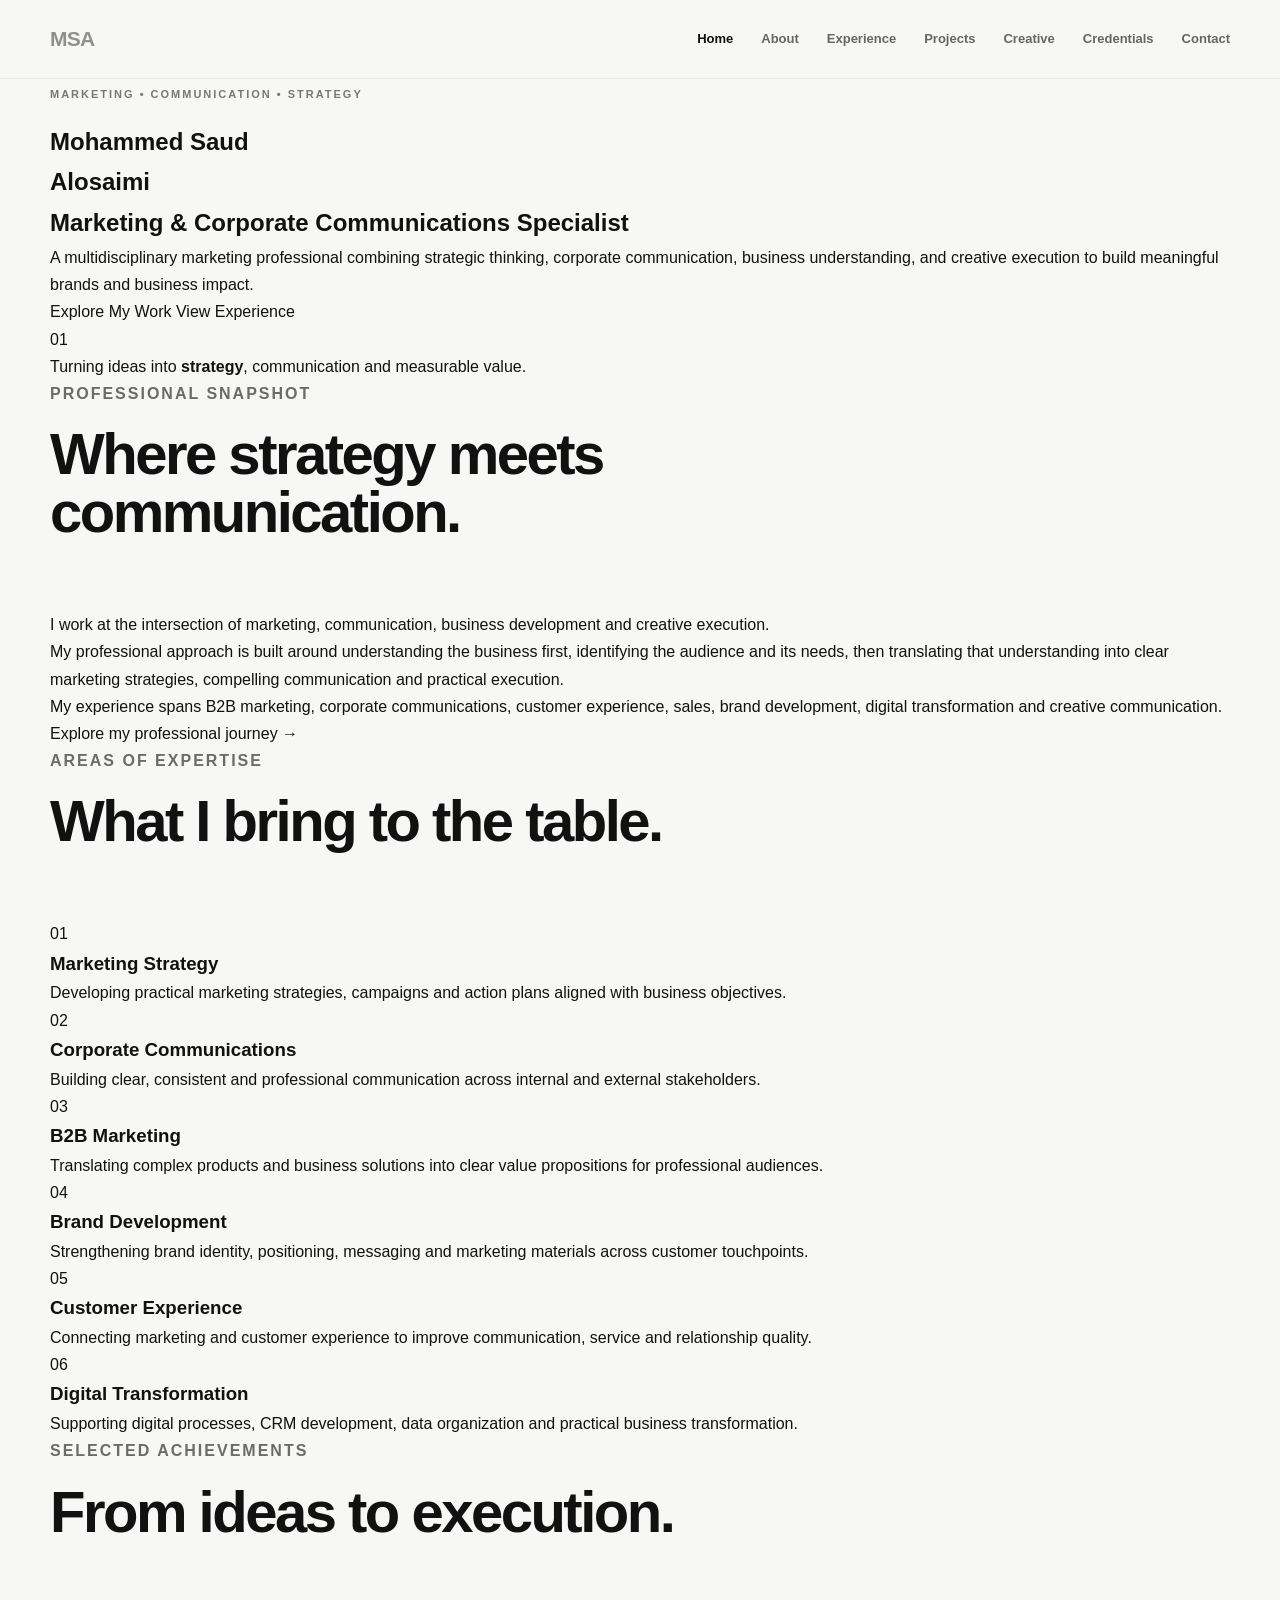
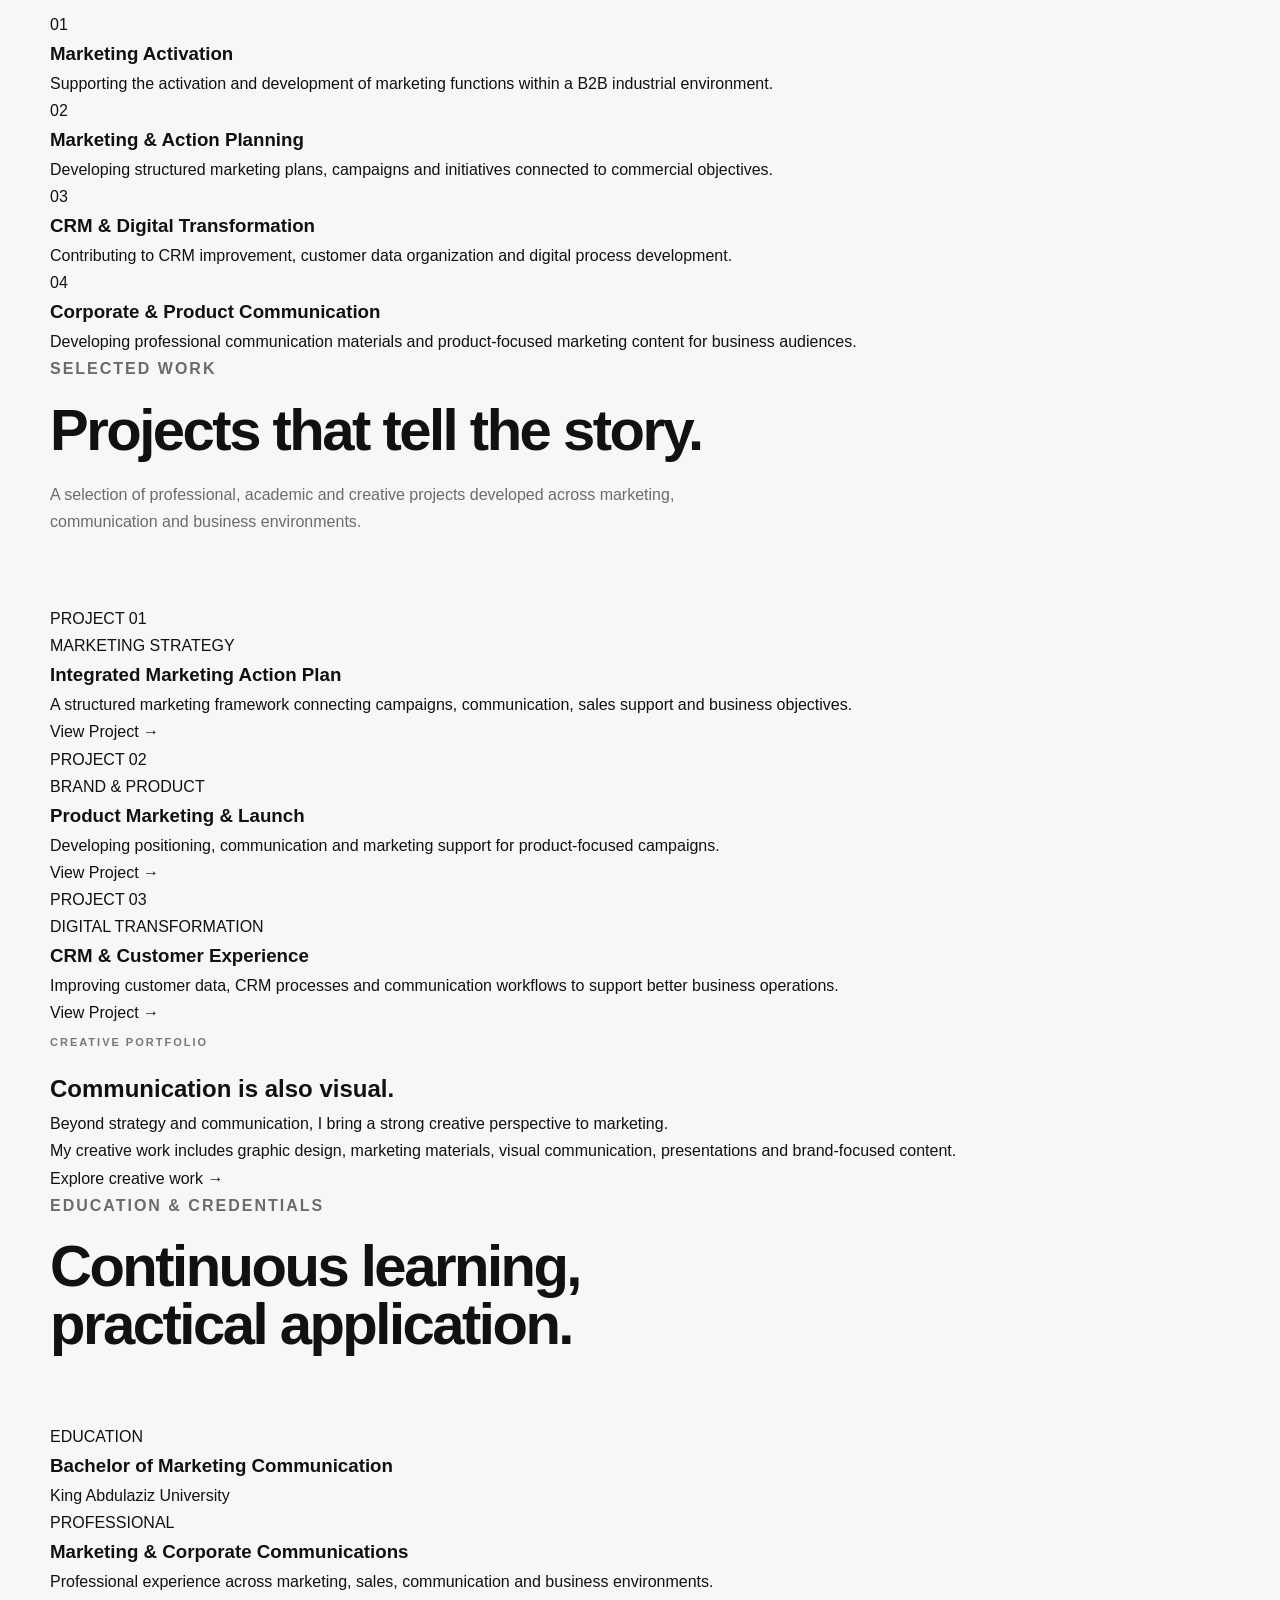
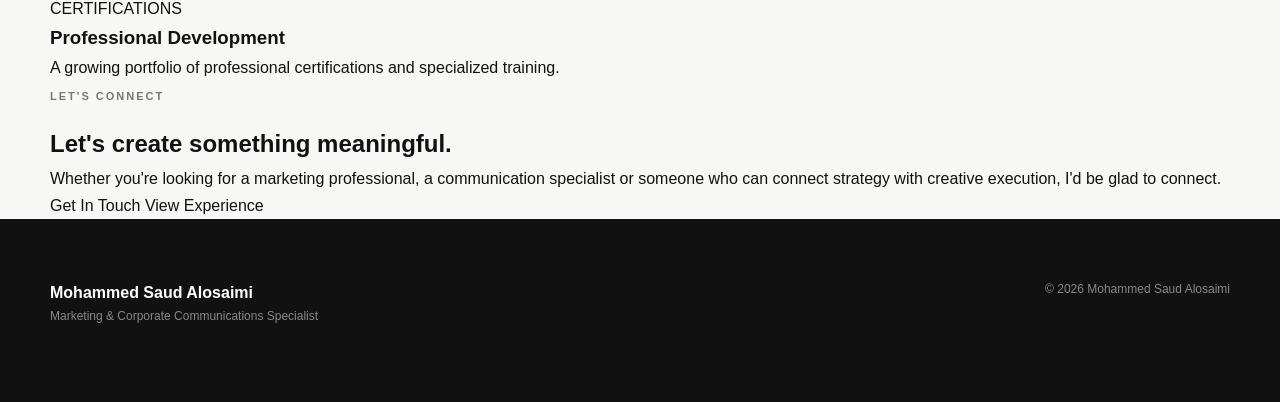
==== index.html @ c9f8f82d "Create index.html" ====
<!DOCTYPE html>
<html lang="en">
<head>
    <meta charset="UTF-8">
    <meta name="viewport" content="width=device-width, initial-scale=1.0">

    <title>Mohammed Saud Alosaimi | Marketing & Corporate Communications</title>

    <meta name="description"
          content="Mohammed Saud Alosaimi — Marketing & Corporate Communications Specialist. Explore professional experience, marketing projects, creative work, and credentials.">

    <link rel="stylesheet" href="style.css">

    <script defer src="script.js"></script>
</head>

<body>

<!-- =========================
     HEADER
========================= -->

<header class="site-header">

    <div class="container nav-container">

        <a href="index.html" class="logo">
            <span>MSA</span>
        </a>

        <button class="menu-toggle" aria-label="Open navigation">
            ☰
        </button>

        <nav class="main-nav">

            <a href="index.html" class="active">Home</a>
            <a href="About%20Me.md">About</a>
            <a href="experience.html">Experience</a>
            <a href="#projects">Projects</a>
            <a href="#creative">Creative</a>
            <a href="#credentials">Credentials</a>
            <a href="#contact">Contact</a>

        </nav>

    </div>

</header>


<main>

<!-- =========================
     HERO
========================= -->

<section class="hero">

    <div class="container hero-grid">

        <div class="hero-content">

            <p class="eyebrow">
                MARKETING • COMMUNICATION • STRATEGY
            </p>

            <h1>
                Mohammed Saud<br>
                <span>Alosaimi</span>
            </h1>

            <h2>
                Marketing & Corporate Communications Specialist
            </h2>

            <p class="hero-description">
                A multidisciplinary marketing professional combining
                strategic thinking, corporate communication, business
                understanding, and creative execution to build meaningful
                brands and business impact.
            </p>

            <div class="hero-actions">

                <a href="#projects" class="btn btn-primary">
                    Explore My Work
                </a>

                <a href="experience.html" class="btn btn-secondary">
                    View Experience
                </a>

            </div>

        </div>


        <div class="hero-visual">

            <div class="hero-card">

                <div class="hero-card-number">
                    01
                </div>

                <div class="hero-card-line"></div>

                <p>
                    Turning ideas into
                    <strong>strategy</strong>,
                    communication and
                    measurable value.
                </p>

            </div>

        </div>

    </div>

</section>


<!-- =========================
     PROFESSIONAL SNAPSHOT
========================= -->

<section class="section snapshot">

    <div class="container">

        <div class="section-heading">

            <p class="eyebrow">
                PROFESSIONAL SNAPSHOT
            </p>

            <h2>
                Where strategy meets communication.
            </h2>

        </div>


        <div class="snapshot-grid">

            <div class="snapshot-intro">

                <p class="large-text">
                    I work at the intersection of marketing,
                    communication, business development and
                    creative execution.
                </p>

            </div>


            <div class="snapshot-text">

                <p>
                    My professional approach is built around understanding
                    the business first, identifying the audience and its
                    needs, then translating that understanding into clear
                    marketing strategies, compelling communication and
                    practical execution.
                </p>

                <p>
                    My experience spans B2B marketing, corporate
                    communications, customer experience, sales,
                    brand development, digital transformation and
                    creative communication.
                </p>

                <a href="experience.html" class="text-link">
                    Explore my professional journey →
                </a>

            </div>

        </div>

    </div>

</section>


<!-- =========================
     EXPERTISE
========================= -->

<section class="section expertise">

    <div class="container">

        <div class="section-heading">

            <p class="eyebrow">
                AREAS OF EXPERTISE
            </p>

            <h2>
                What I bring to the table.
            </h2>

        </div>


        <div class="expertise-grid">

            <article class="expertise-card">

                <span class="card-number">01</span>

                <h3>
                    Marketing Strategy
                </h3>

                <p>
                    Developing practical marketing strategies,
                    campaigns and action plans aligned with
                    business objectives.
                </p>

            </article>


            <article class="expertise-card">

                <span class="card-number">02</span>

                <h3>
                    Corporate Communications
                </h3>

                <p>
                    Building clear, consistent and professional
                    communication across internal and external
                    stakeholders.
                </p>

            </article>


            <article class="expertise-card">

                <span class="card-number">03</span>

                <h3>
                    B2B Marketing
                </h3>

                <p>
                    Translating complex products and business
                    solutions into clear value propositions for
                    professional audiences.
                </p>

            </article>


            <article class="expertise-card">

                <span class="card-number">04</span>

                <h3>
                    Brand Development
                </h3>

                <p>
                    Strengthening brand identity, positioning,
                    messaging and marketing materials across
                    customer touchpoints.
                </p>

            </article>


            <article class="expertise-card">

                <span class="card-number">05</span>

                <h3>
                    Customer Experience
                </h3>

                <p>
                    Connecting marketing and customer experience
                    to improve communication, service and
                    relationship quality.
                </p>

            </article>


            <article class="expertise-card">

                <span class="card-number">06</span>

                <h3>
                    Digital Transformation
                </h3>

                <p>
                    Supporting digital processes, CRM development,
                    data organization and practical business
                    transformation.
                </p>

            </article>

        </div>

    </div>

</section>


<!-- =========================
     FEATURED ACHIEVEMENTS
========================= -->

<section class="section achievements">

    <div class="container">

        <div class="section-heading">

            <p class="eyebrow">
                SELECTED ACHIEVEMENTS
            </p>

            <h2>
                From ideas to execution.
            </h2>

        </div>


        <div class="achievement-list">

            <div class="achievement-item">

                <span>01</span>

                <div>

                    <h3>
                        Marketing Activation
                    </h3>

                    <p>
                        Supporting the activation and development
                        of marketing functions within a B2B industrial
                        environment.
                    </p>

                </div>

            </div>


            <div class="achievement-item">

                <span>02</span>

                <div>

                    <h3>
                        Marketing & Action Planning
                    </h3>

                    <p>
                        Developing structured marketing plans,
                        campaigns and initiatives connected to
                        commercial objectives.
                    </p>

                </div>

            </div>


            <div class="achievement-item">

                <span>03</span>

                <div>

                    <h3>
                        CRM & Digital Transformation
                    </h3>

                    <p>
                        Contributing to CRM improvement, customer
                        data organization and digital process
                        development.
                    </p>

                </div>

            </div>


            <div class="achievement-item">

                <span>04</span>

                <div>

                    <h3>
                        Corporate & Product Communication
                    </h3>

                    <p>
                        Developing professional communication
                        materials and product-focused marketing
                        content for business audiences.
                    </p>

                </div>

            </div>

        </div>

    </div>

</section>


<!-- =========================
     FEATURED PROJECTS
========================= -->

<section class="section projects" id="projects">

    <div class="container">

        <div class="section-heading project-heading">

            <div>

                <p class="eyebrow">
                    SELECTED WORK
                </p>

                <h2>
                    Projects that tell the story.
                </h2>

            </div>

            <p>
                A selection of professional, academic and creative
                projects developed across marketing, communication
                and business environments.
            </p>

        </div>


        <div class="project-grid">

            <article class="project-card">

                <div class="project-image project-one">
                    <span>PROJECT 01</span>
                </div>

                <div class="project-content">

                    <p class="project-category">
                        MARKETING STRATEGY
                    </p>

                    <h3>
                        Integrated Marketing Action Plan
                    </h3>

                    <p>
                        A structured marketing framework connecting
                        campaigns, communication, sales support and
                        business objectives.
                    </p>

                    <a href="#" class="text-link">
                        View Project →
                    </a>

                </div>

            </article>


            <article class="project-card">

                <div class="project-image project-two">
                    <span>PROJECT 02</span>
                </div>

                <div class="project-content">

                    <p class="project-category">
                        BRAND & PRODUCT
                    </p>

                    <h3>
                        Product Marketing & Launch
                    </h3>

                    <p>
                        Developing positioning, communication and
                        marketing support for product-focused
                        campaigns.
                    </p>

                    <a href="#" class="text-link">
                        View Project →
                    </a>

                </div>

            </article>


            <article class="project-card">

                <div class="project-image project-three">
                    <span>PROJECT 03</span>
                </div>

                <div class="project-content">

                    <p class="project-category">
                        DIGITAL TRANSFORMATION
                    </p>

                    <h3>
                        CRM & Customer Experience
                    </h3>

                    <p>
                        Improving customer data, CRM processes and
                        communication workflows to support better
                        business operations.
                    </p>

                    <a href="#" class="text-link">
                        View Project →
                    </a>

                </div>

            </article>

        </div>

    </div>

</section>


<!-- =========================
     CREATIVE
========================= -->

<section class="section creative" id="creative">

    <div class="container creative-grid">

        <div>

            <p class="eyebrow">
                CREATIVE PORTFOLIO
            </p>

            <h2>
                Communication is also visual.
            </h2>

        </div>


        <div>

            <p class="large-text">
                Beyond strategy and communication, I bring a
                strong creative perspective to marketing.
            </p>

            <p>
                My creative work includes graphic design,
                marketing materials, visual communication,
                presentations and brand-focused content.
            </p>

            <a href="#contact" class="text-link">
                Explore creative work →
            </a>

        </div>

    </div>

</section>


<!-- =========================
     CREDENTIALS
========================= -->

<section class="section credentials" id="credentials">

    <div class="container">

        <div class="section-heading">

            <p class="eyebrow">
                EDUCATION & CREDENTIALS
            </p>

            <h2>
                Continuous learning, practical application.
            </h2>

        </div>


        <div class="credentials-grid">

            <div class="credential-card">

                <span>EDUCATION</span>

                <h3>
                    Bachelor of Marketing Communication
                </h3>

                <p>
                    King Abdulaziz University
                </p>

            </div>


            <div class="credential-card">

                <span>PROFESSIONAL</span>

                <h3>
                    Marketing & Corporate Communications
                </h3>

                <p>
                    Professional experience across marketing,
                    sales, communication and business environments.
                </p>

            </div>


            <div class="credential-card">

                <span>CERTIFICATIONS</span>

                <h3>
                    Professional Development
                </h3>

                <p>
                    A growing portfolio of professional
                    certifications and specialized training.
                </p>

            </div>

        </div>

    </div>

</section>


<!-- =========================
     CONTACT
========================= -->

<section class="section contact" id="contact">

    <div class="container">

        <div class="contact-box">

            <p class="eyebrow">
                LET'S CONNECT
            </p>

            <h2>
                Let's create something meaningful.
            </h2>

            <p>
                Whether you're looking for a marketing professional,
                a communication specialist or someone who can connect
                strategy with creative execution, I'd be glad to connect.
            </p>

            <div class="contact-actions">

                <a href="mailto:your.email@example.com"
                   class="btn btn-primary">
                    Get In Touch
                </a>

                <a href="experience.html"
                   class="btn btn-secondary">
                    View Experience
                </a>

            </div>

        </div>

    </div>

</section>

</main>


<!-- =========================
     FOOTER
========================= -->

<footer class="site-footer">

    <div class="container footer-content">

        <div>

            <strong>
                Mohammed Saud Alosaimi
            </strong>

            <p>
                Marketing & Corporate Communications Specialist
            </p>

        </div>


        <div>

            <p>
                © 2026 Mohammed Saud Alosaimi
            </p>

        </div>

    </div>

</footer>


</body>
</html>
---- style.css ----
/* =========================================================
   MOHAMMED SAUD ALOSAIMI
   PERSONAL PORTFOLIO
   EXPERIENCE PAGE
========================================================= */


/* ================= ROOT ================= */

:root {

    --bg: #f7f7f5;
    --surface: #ffffff;
    --text: #111111;
    --muted: #6b6b6b;
    --line: #deded9;
    --accent: #111111;
    --soft: #eeeeea;

    --container: 1180px;

}


/* ================= RESET ================= */

* {
    margin: 0;
    padding: 0;
    box-sizing: border-box;
}

html {
    scroll-behavior: smooth;
}

body {

    font-family: "Inter", sans-serif;

    background: var(--bg);

    color: var(--text);

    line-height: 1.7;

    -webkit-font-smoothing: antialiased;

}

a {
    color: inherit;
    text-decoration: none;
}

button {
    font-family: inherit;
}

.container {

    width: min(
        calc(100% - 48px),
        var(--container)
    );

    margin: auto;

}


/* ================= HEADER ================= */

.site-header {

    position: sticky;

    top: 0;

    z-index: 1000;

    background: rgba(247, 247, 245, 0.9);

    backdrop-filter: blur(16px);

    border-bottom: 1px solid rgba(0,0,0,0.06);

}

.nav-container {

    min-height: 78px;

    display: flex;

    align-items: center;

    justify-content: space-between;

    gap: 30px;

}

.logo {

    font-size: 21px;

    font-weight: 800;

    letter-spacing: -0.8px;

}

.logo span {
    opacity: .45;
}


.main-nav {

    display: flex;

    align-items: center;

    gap: 28px;

}

.main-nav a {

    font-size: 13px;

    font-weight: 600;

    color: #666;

    transition: .25s ease;

}

.main-nav a:hover,
.main-nav a.active {

    color: #111;

}


.nav-button {

    padding: 11px 18px;

    border: 1px solid #111;

    border-radius: 100px;

    font-size: 12px;

    font-weight: 700;

    transition: .25s ease;

}

.nav-button:hover {

    background: #111;

    color: white;

}


.menu-toggle {

    display: none;

    border: 0;

    background: transparent;

    font-size: 20px;

    cursor: pointer;

}


/* ================= HERO ================= */

.page-hero {

    padding: 125px 0 105px;

    border-bottom: 1px solid var(--line);

}

.eyebrow {

    display: inline-block;

    margin-bottom: 18px;

    font-size: 11px;

    font-weight: 800;

    letter-spacing: 2px;

    color: #777;

}

.page-hero h1 {

    max-width: 800px;

    font-size: clamp(52px, 8vw, 100px);

    line-height: .95;

    letter-spacing: -5px;

    font-weight: 800;

    margin-bottom: 35px;

}

.page-hero p {

    max-width: 680px;

    font-size: 19px;

    line-height: 1.7;

    color: var(--muted);

}


/* ================= SECTION HEADING ================= */

.section-heading {

    max-width: 700px;

    margin-bottom: 70px;

}

.section-heading h2 {

    font-size: clamp(34px, 5vw, 58px);

    line-height: 1;

    letter-spacing: -2.5px;

    margin-bottom: 22px;

}

.section-heading p {

    color: var(--muted);

    font-size: 16px;

}


/* ================= EXPERIENCE ================= */

.experience-section {

    padding: 120px 0;

}


.timeline {

    position: relative;

    max-width: 1000px;

    margin: auto;

}

.timeline::before {

    content: "";

    position: absolute;

    left: 27px;

    top: 0;

    bottom: 0;

    width: 1px;

    background: var(--line);

}


.experience-item {

    position: relative;

    display: grid;

    grid-template-columns: 55px 1fr;

    gap: 35px;

    margin-bottom: 65px;

}


.timeline-marker {

    width: 55px;

    height: 55px;

    display: flex;

    align-items: center;

    justify-content: center;

    border: 1px solid #111;

    border-radius: 50%;

    background: var(--bg);

    font-size: 12px;

    font-weight: 800;

    z-index: 2;

}


.experience-card {

    padding: 42px;

    background: var(--surface);

    border: 1px solid var(--line);

    transition: .3s ease;

}


.experience-card:hover {

    transform: translateY(-4px);

    box-shadow: 0 18px 50px rgba(0,0,0,.06);

}


.experience-top {

    display: flex;

    justify-content: space-between;

    gap: 30px;

    margin-bottom: 25px;

}


.experience-type {

    font-size: 10px;

    letter-spacing: 1.8px;

    font-weight: 800;

    color: #888;

}


.experience-card h3 {

    margin-top: 9px;

    margin-bottom: 5px;

    font-size: 27px;

    line-height: 1.25;

    letter-spacing: -.8px;

}


.experience-card h4 {

    font-size: 14px;

    font-weight: 600;

    color: #666;

}


.experience-date {

    white-space: nowrap;

    font-size: 12px;

    font-weight: 700;

    color: #777;

}


.experience-summary {

    max-width: 800px;

    color: #555;

    font-size: 15px;

}


.experience-divider {

    height: 1px;

    background: var(--line);

    margin: 32px 0;

}


.experience-card h5 {

    font-size: 12px;

    text-transform: uppercase;

    letter-spacing: 1.5px;

    margin-bottom: 18px;

}


.experience-list {

    list-style: none;

    display: grid;

    gap: 12px;

    margin-bottom: 30px;

}


.experience-list li {

    position: relative;

    padding-left: 22px;

    color: #555;

    font-size: 14px;

}


.experience-list li::before {

    content: "—";

    position: absolute;

    left: 0;

    color: #999;

}


.skills-row {

    display: flex;

    flex-wrap: wrap;

    gap: 8px;

}


.skills-row span {

    padding: 7px 11px;

    background: var(--soft);

    border-radius: 4px;

    font-size: 10px;

    font-weight: 700;

    letter-spacing: .3px;

}


/* ================= PROFILE ================= */

.profile-section {

    padding: 120px 0;

    background: #111;

    color: white;

}


.profile-grid {

    display: grid;

    grid-template-columns: 1fr 1fr;

    gap: 100px;

}


.profile-section .eyebrow {

    color: #999;

}


.profile-section h2 {

    max-width: 550px;

    font-size: clamp(38px, 5vw, 65px);

    line-height: 1;

    letter-spacing: -3px;

}


.profile-section p {

    color: #bdbdbd;

    font-size: 16px;

    margin-bottom: 25px;

}


/* ================= CTA ================= */

.cta-section {

    padding: 130px 0;

    text-align: center;

}


.cta-section h2 {

    font-size: clamp(40px, 6vw, 75px);

    line-height: 1;

    letter-spacing: -3px;

    margin-bottom: 25px;

}


.cta-section p {

    max-width: 550px;

    margin: auto auto 35px;

    color: var(--muted);

}


.primary-button {

    display: inline-flex;

    align-items: center;

    gap: 12px;

    padding: 15px 23px;

    background: #111;

    color: white;

    font-size: 12px;

    font-weight: 700;

    transition: .25s ease;

}


.primary-button:hover {

    transform: translateY(-2px);

    opacity: .85;

}


/* ================= FOOTER ================= */

.site-footer {

    background: #111;

    color: white;

    padding: 60px 0 25px;

}


.footer-content {

    display: flex;

    justify-content: space-between;

    gap: 30px;

    padding-bottom: 50px;

}


.site-footer .logo {

    display: block;

    margin-bottom: 10px;

}


.site-footer p {

    color: #888;

    font-size: 12px;

}


.footer-links {

    display: flex;

    flex-wrap: wrap;

    gap: 22px;

}


.footer-links a {

    font-size: 12px;

    color: #aaa;

}


.footer-links a:hover {

    color: white;

}


.footer-bottom {

    padding-top: 20px;

    border-top: 1px solid #2b2b2b;

}


/* ================= RESPONSIVE ================= */

@media (max-width: 900px) {

    .main-nav {

        position: absolute;

        top: 78px;

        left: 0;

        right: 0;

        padding: 25px;

        background: var(--bg);

        border-bottom: 1px solid var(--line);

        display: none;

        flex-direction: column;

        align-items: flex-start;

    }

    .main-nav.open {
        display: flex;
    }

    .menu-toggle {
        display: block;
    }

    .nav-button {
        display: none;
    }

    .profile-grid {
        grid-template-columns: 1fr;
        gap: 50px;
    }

}


@media (max-width: 700px) {

    .container {
        width: min(
            calc(100% - 32px),
            var(--container)
        );
    }

    .page-hero {
        padding: 90px 0 75px;
    }

    .page-hero h1 {
        letter-spacing: -3px;
    }

    .experience-section,
    .profile-section {
        padding: 80px 0;
    }

    .experience-item {
        grid-template-columns: 1fr;
        gap: 15px;
    }

    .timeline::before {
        display: none;
    }

    .timeline-marker {
        width: 42px;
        height: 42px;
    }

    .experience-card {
        padding: 27px;
    }

    .experience-top {
        flex-direction: column;
        gap: 12px;
    }

    .experience-card h3 {
        font-size: 23px;
    }

    .footer-content {
        flex-direction: column;
    }

}
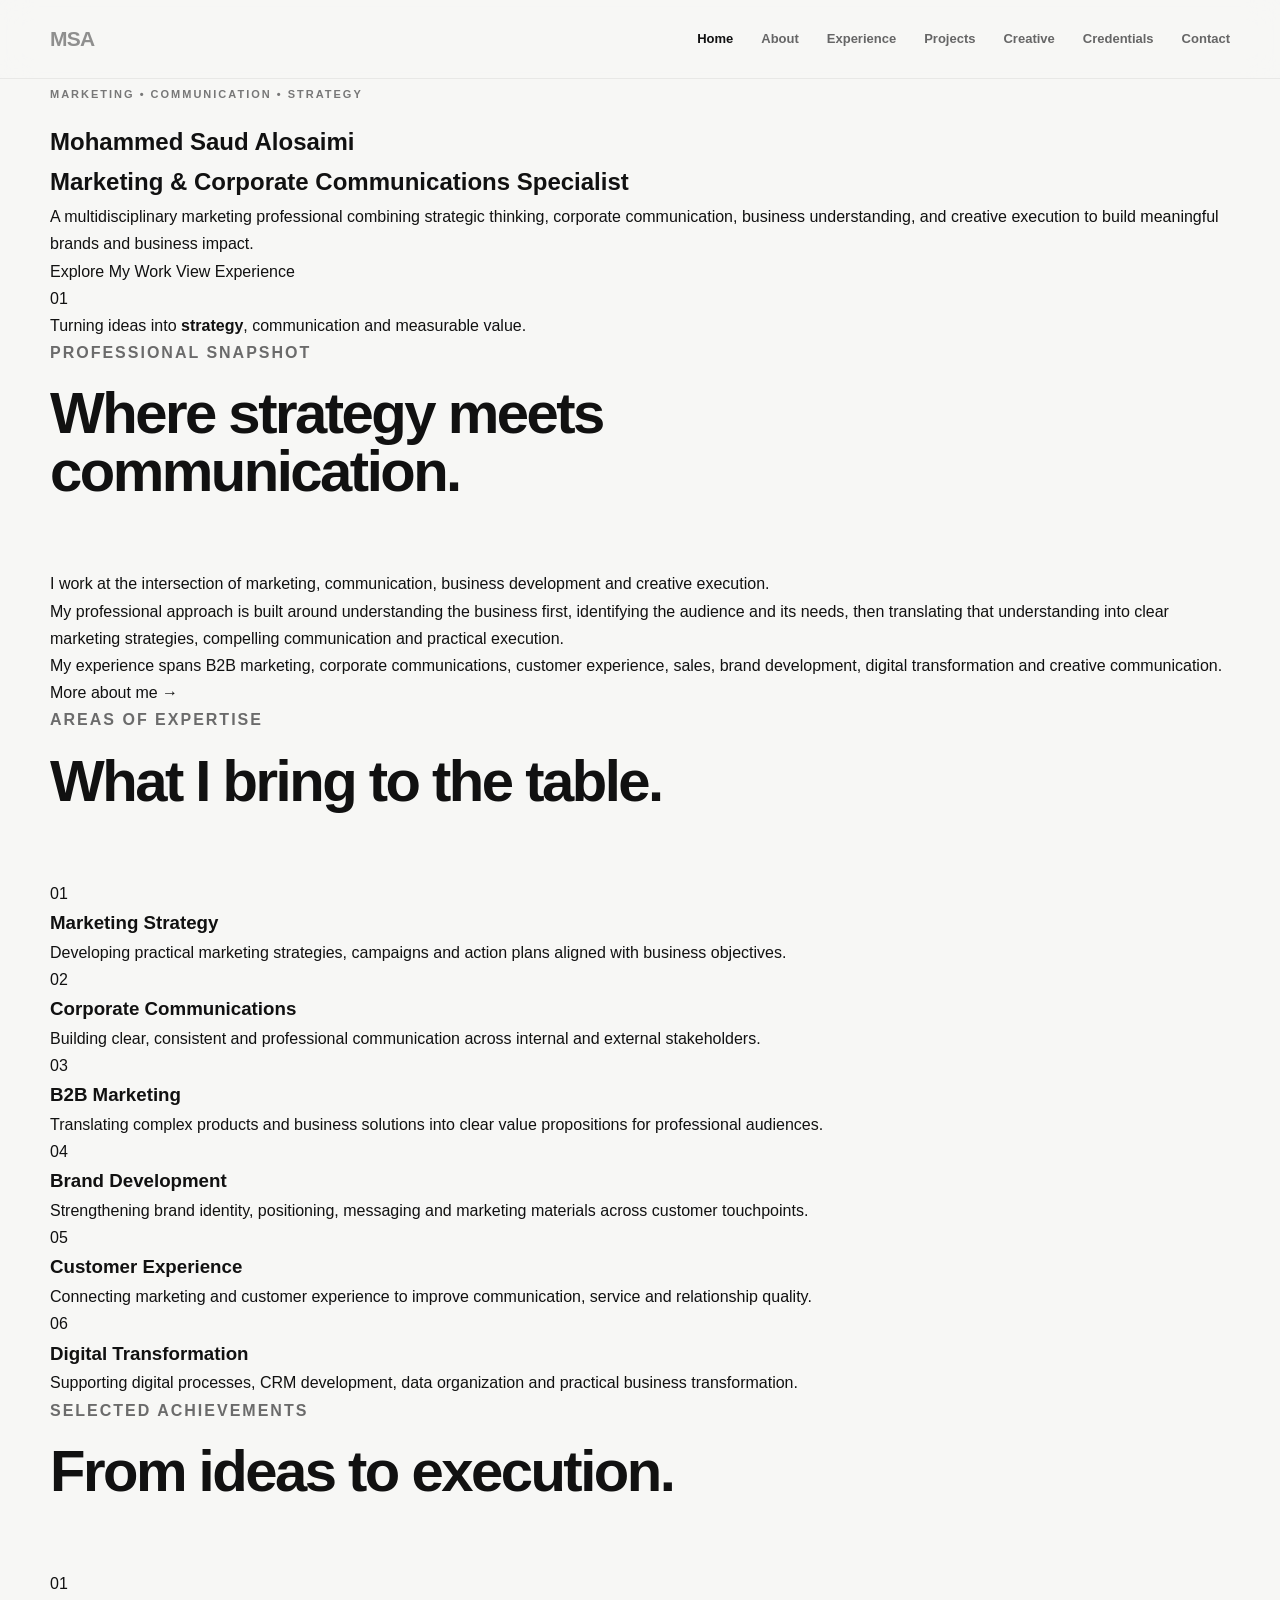
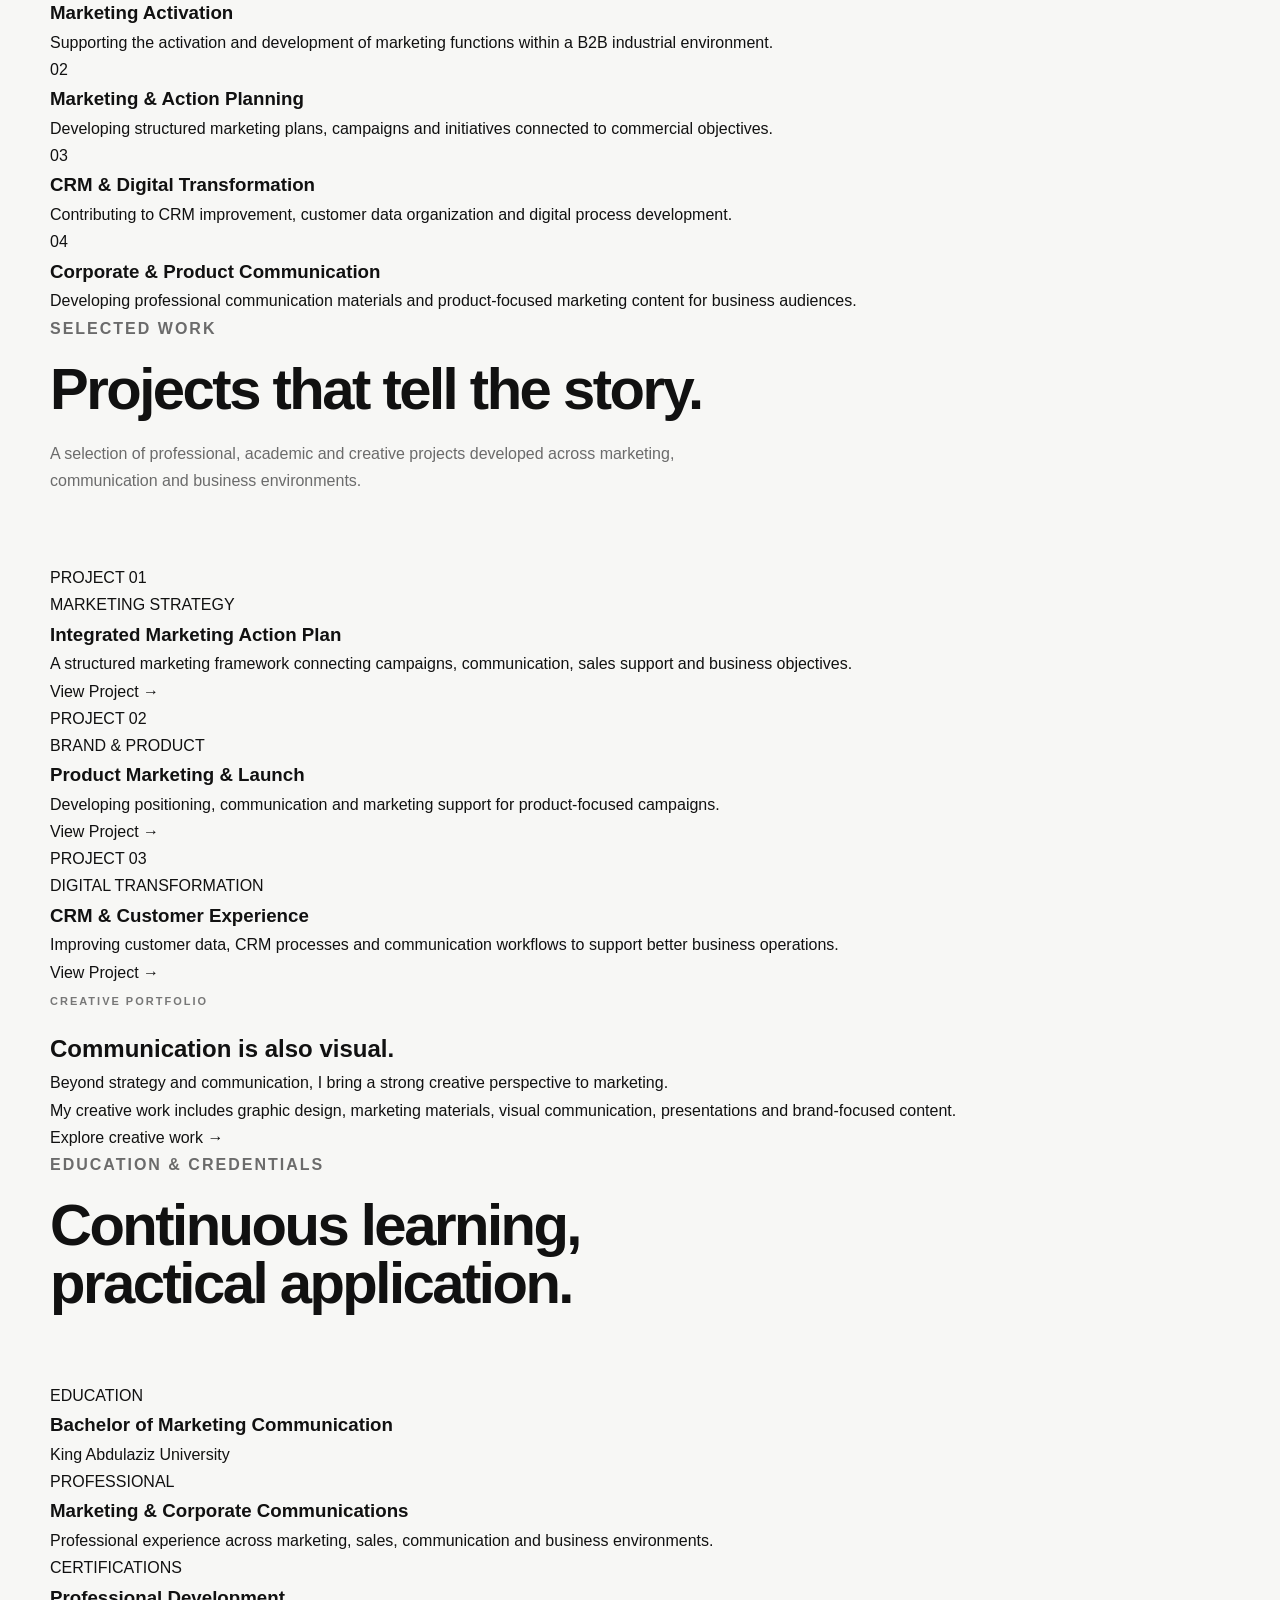
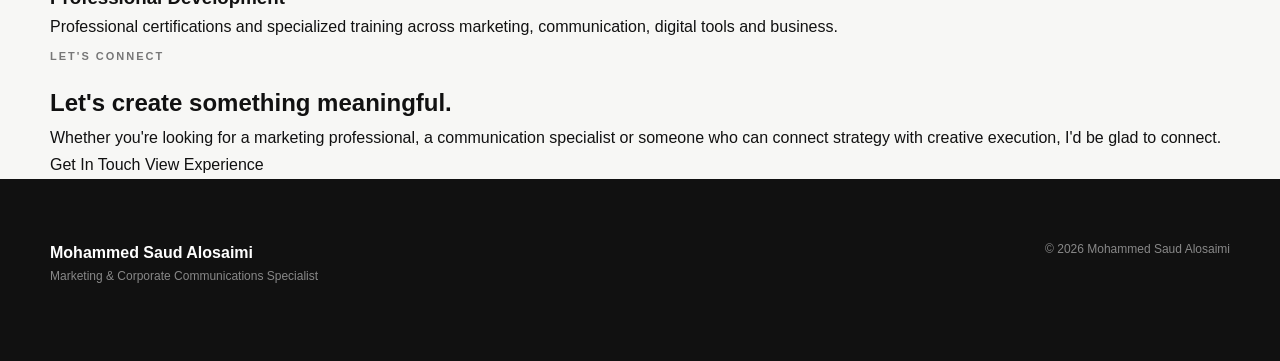
==== commit 9a0c100b: "Update index.html" ====
--- a/index.html
+++ b/index.html
@@ -10,18 +10,12 @@
           content="Mohammed Saud Alosaimi — Marketing & Corporate Communications Specialist. Explore professional experience, marketing projects, creative work, and credentials.">
 
     <link rel="stylesheet" href="style.css">
-
     <script defer src="script.js"></script>
 </head>
 
 <body>
 
-<!-- =========================
-     HEADER
-========================= -->
-
 <header class="site-header">
-
     <div class="container nav-container">
 
         <a href="index.html" class="logo">
@@ -33,27 +27,22 @@
         </button>
 
         <nav class="main-nav">
-
             <a href="index.html" class="active">Home</a>
-            <a href="About%20Me.md">About</a>
+            <a href="about.html">About</a>
             <a href="experience.html">Experience</a>
             <a href="#projects">Projects</a>
             <a href="#creative">Creative</a>
             <a href="#credentials">Credentials</a>
             <a href="#contact">Contact</a>
-
         </nav>
 
     </div>
-
 </header>
 
 
 <main>
 
-<!-- =========================
-     HERO
-========================= -->
+<!-- HERO -->
 
 <section class="hero">
 
@@ -66,7 +55,7 @@
             </p>
 
             <h1>
-                Mohammed Saud<br>
+                Mohammed Saud
                 <span>Alosaimi</span>
             </h1>
 
@@ -122,9 +111,7 @@
 </section>
 
 
-<!-- =========================
-     PROFESSIONAL SNAPSHOT
-========================= -->
+<!-- SNAPSHOT -->
 
 <section class="section snapshot">
 
@@ -173,8 +160,8 @@
                     creative communication.
                 </p>
 
-                <a href="experience.html" class="text-link">
-                    Explore my professional journey →
+                <a href="about.html" class="text-link">
+                    More about me →
                 </a>
 
             </div>
@@ -186,9 +173,7 @@
 </section>
 
 
-<!-- =========================
-     EXPERTISE
-========================= -->
+<!-- EXPERTISE -->
 
 <section class="section expertise">
 
@@ -210,116 +195,78 @@
         <div class="expertise-grid">
 
             <article class="expertise-card">
-
                 <span class="card-number">01</span>
-
-                <h3>
-                    Marketing Strategy
-                </h3>
-
+                <h3>Marketing Strategy</h3>
                 <p>
                     Developing practical marketing strategies,
                     campaigns and action plans aligned with
                     business objectives.
                 </p>
-
             </article>
 
 
             <article class="expertise-card">
-
                 <span class="card-number">02</span>
-
-                <h3>
-                    Corporate Communications
-                </h3>
-
+                <h3>Corporate Communications</h3>
                 <p>
                     Building clear, consistent and professional
                     communication across internal and external
                     stakeholders.
                 </p>
-
             </article>
 
 
             <article class="expertise-card">
-
                 <span class="card-number">03</span>
-
-                <h3>
-                    B2B Marketing
-                </h3>
-
+                <h3>B2B Marketing</h3>
                 <p>
                     Translating complex products and business
                     solutions into clear value propositions for
                     professional audiences.
                 </p>
-
             </article>
 
 
             <article class="expertise-card">
-
                 <span class="card-number">04</span>
-
-                <h3>
-                    Brand Development
-                </h3>
-
+                <h3>Brand Development</h3>
                 <p>
                     Strengthening brand identity, positioning,
                     messaging and marketing materials across
                     customer touchpoints.
                 </p>
-
             </article>
 
 
             <article class="expertise-card">
-
                 <span class="card-number">05</span>
-
-                <h3>
-                    Customer Experience
-                </h3>
-
+                <h3>Customer Experience</h3>
                 <p>
                     Connecting marketing and customer experience
                     to improve communication, service and
                     relationship quality.
                 </p>
-
             </article>
 
 
             <article class="expertise-card">
-
                 <span class="card-number">06</span>
-
-                <h3>
-                    Digital Transformation
-                </h3>
-
+                <h3>Digital Transformation</h3>
                 <p>
                     Supporting digital processes, CRM development,
                     data organization and practical business
                     transformation.
                 </p>
-
-            </article>
-
-        </div>
-
-    </div>
-
-</section>
-
-
-<!-- =========================
-     FEATURED ACHIEVEMENTS
-========================= -->
+            </article>
+
+        </div>
+
+    </div>
+
+</section>
+
+
+<!-- ACHIEVEMENTS -->
 
 <section class="section achievements">
 
@@ -345,17 +292,13 @@
                 <span>01</span>
 
                 <div>
-
-                    <h3>
-                        Marketing Activation
-                    </h3>
+                    <h3>Marketing Activation</h3>
 
                     <p>
                         Supporting the activation and development
                         of marketing functions within a B2B industrial
                         environment.
                     </p>
-
                 </div>
 
             </div>
@@ -366,17 +309,13 @@
                 <span>02</span>
 
                 <div>
-
-                    <h3>
-                        Marketing & Action Planning
-                    </h3>
+                    <h3>Marketing & Action Planning</h3>
 
                     <p>
                         Developing structured marketing plans,
                         campaigns and initiatives connected to
                         commercial objectives.
                     </p>
-
                 </div>
 
             </div>
@@ -387,17 +326,13 @@
                 <span>03</span>
 
                 <div>
-
-                    <h3>
-                        CRM & Digital Transformation
-                    </h3>
+                    <h3>CRM & Digital Transformation</h3>
 
                     <p>
                         Contributing to CRM improvement, customer
                         data organization and digital process
                         development.
                     </p>
-
                 </div>
 
             </div>
@@ -408,31 +343,25 @@
                 <span>04</span>
 
                 <div>
-
-                    <h3>
-                        Corporate & Product Communication
-                    </h3>
+                    <h3>Corporate & Product Communication</h3>
 
                     <p>
                         Developing professional communication
                         materials and product-focused marketing
                         content for business audiences.
                     </p>
-
-                </div>
-
-            </div>
-
-        </div>
-
-    </div>
-
-</section>
-
-
-<!-- =========================
-     FEATURED PROJECTS
-========================= -->
+                </div>
+
+            </div>
+
+        </div>
+
+    </div>
+
+</section>
+
+
+<!-- PROJECTS -->
 
 <section class="section projects" id="projects">
 
@@ -441,7 +370,6 @@
         <div class="section-heading project-heading">
 
             <div>
-
                 <p class="eyebrow">
                     SELECTED WORK
                 </p>
@@ -449,7 +377,6 @@
                 <h2>
                     Projects that tell the story.
                 </h2>
-
             </div>
 
             <p>
@@ -562,9 +489,7 @@
 </section>
 
 
-<!-- =========================
-     CREATIVE
-========================= -->
+<!-- CREATIVE -->
 
 <section class="section creative" id="creative">
 
@@ -607,9 +532,7 @@
 </section>
 
 
-<!-- =========================
-     CREDENTIALS
-========================= -->
+<!-- CREDENTIALS -->
 
 <section class="section credentials" id="credentials">
 
@@ -670,22 +593,21 @@
                 </h3>
 
                 <p>
-                    A growing portfolio of professional
-                    certifications and specialized training.
-                </p>
-
-            </div>
-
-        </div>
-
-    </div>
-
-</section>
-
-
-<!-- =========================
-     CONTACT
-========================= -->
+                    Professional certifications and specialized
+                    training across marketing, communication,
+                    digital tools and business.
+                </p>
+
+            </div>
+
+        </div>
+
+    </div>
+
+</section>
+
+
+<!-- CONTACT -->
 
 <section class="section contact" id="contact">
 
@@ -709,7 +631,7 @@
 
             <div class="contact-actions">
 
-                <a href="mailto:your.email@example.com"
+                <a href="mailto:YOUR-EMAIL@example.com"
                    class="btn btn-primary">
                     Get In Touch
                 </a>
@@ -730,16 +652,11 @@
 </main>
 
 
-<!-- =========================
-     FOOTER
-========================= -->
-
 <footer class="site-footer">
 
     <div class="container footer-content">
 
         <div>
-
             <strong>
                 Mohammed Saud Alosaimi
             </strong>
@@ -747,22 +664,18 @@
             <p>
                 Marketing & Corporate Communications Specialist
             </p>
-
         </div>
 
 
         <div>
-
             <p>
                 © 2026 Mohammed Saud Alosaimi
             </p>
-
         </div>
 
     </div>
 
 </footer>
-
 
 </body>
 </html>
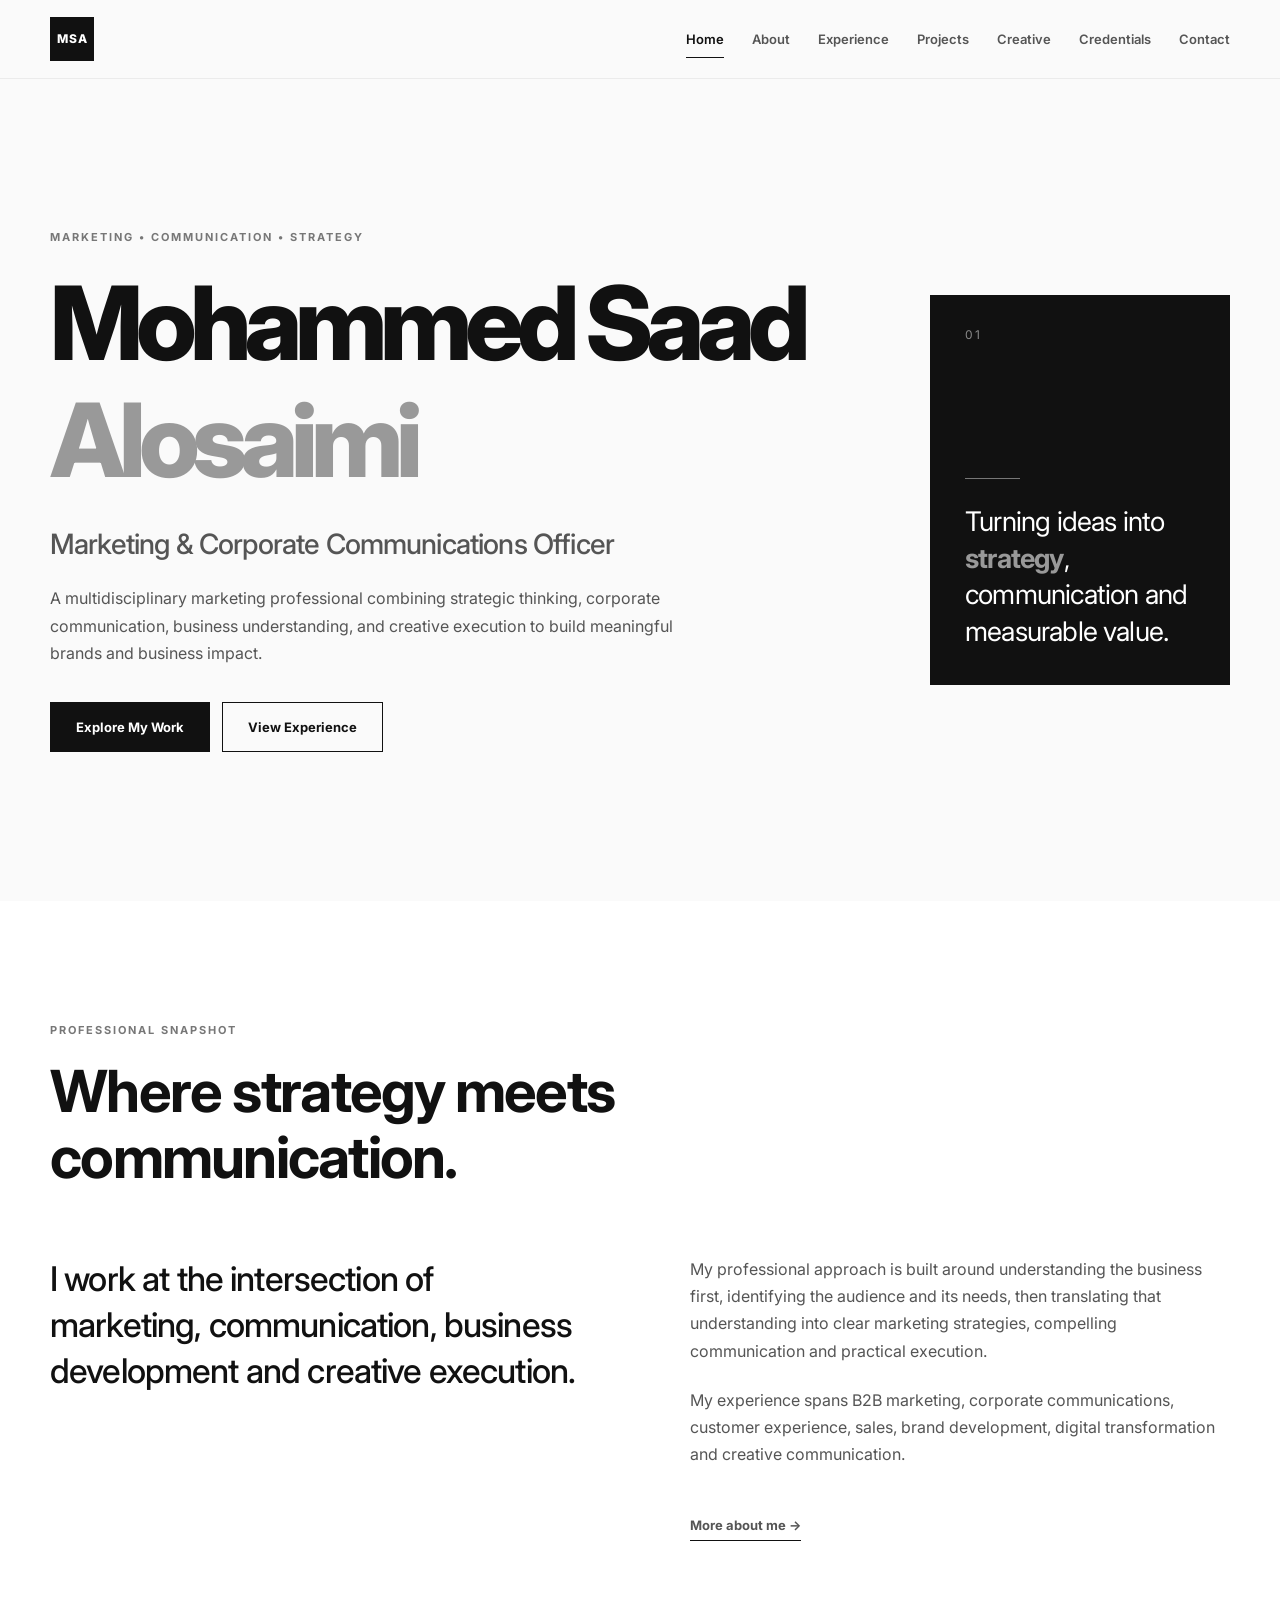
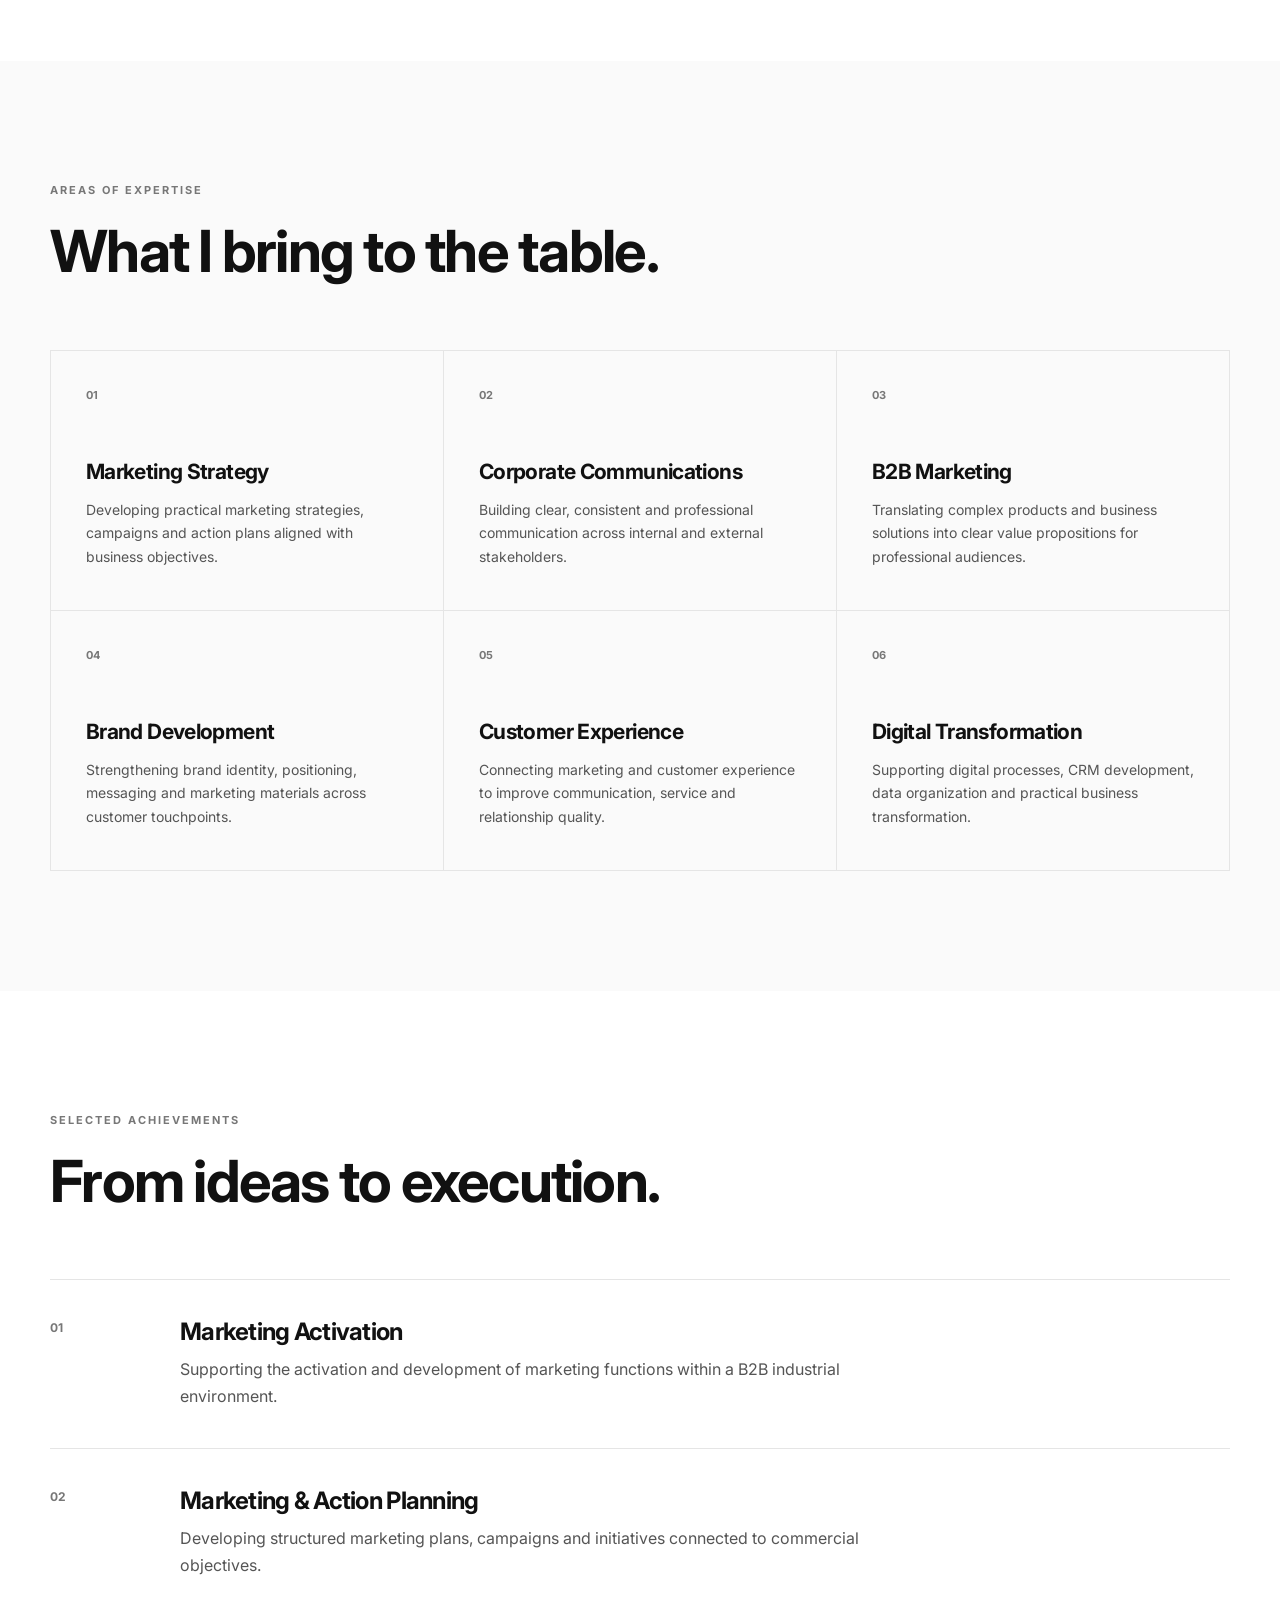
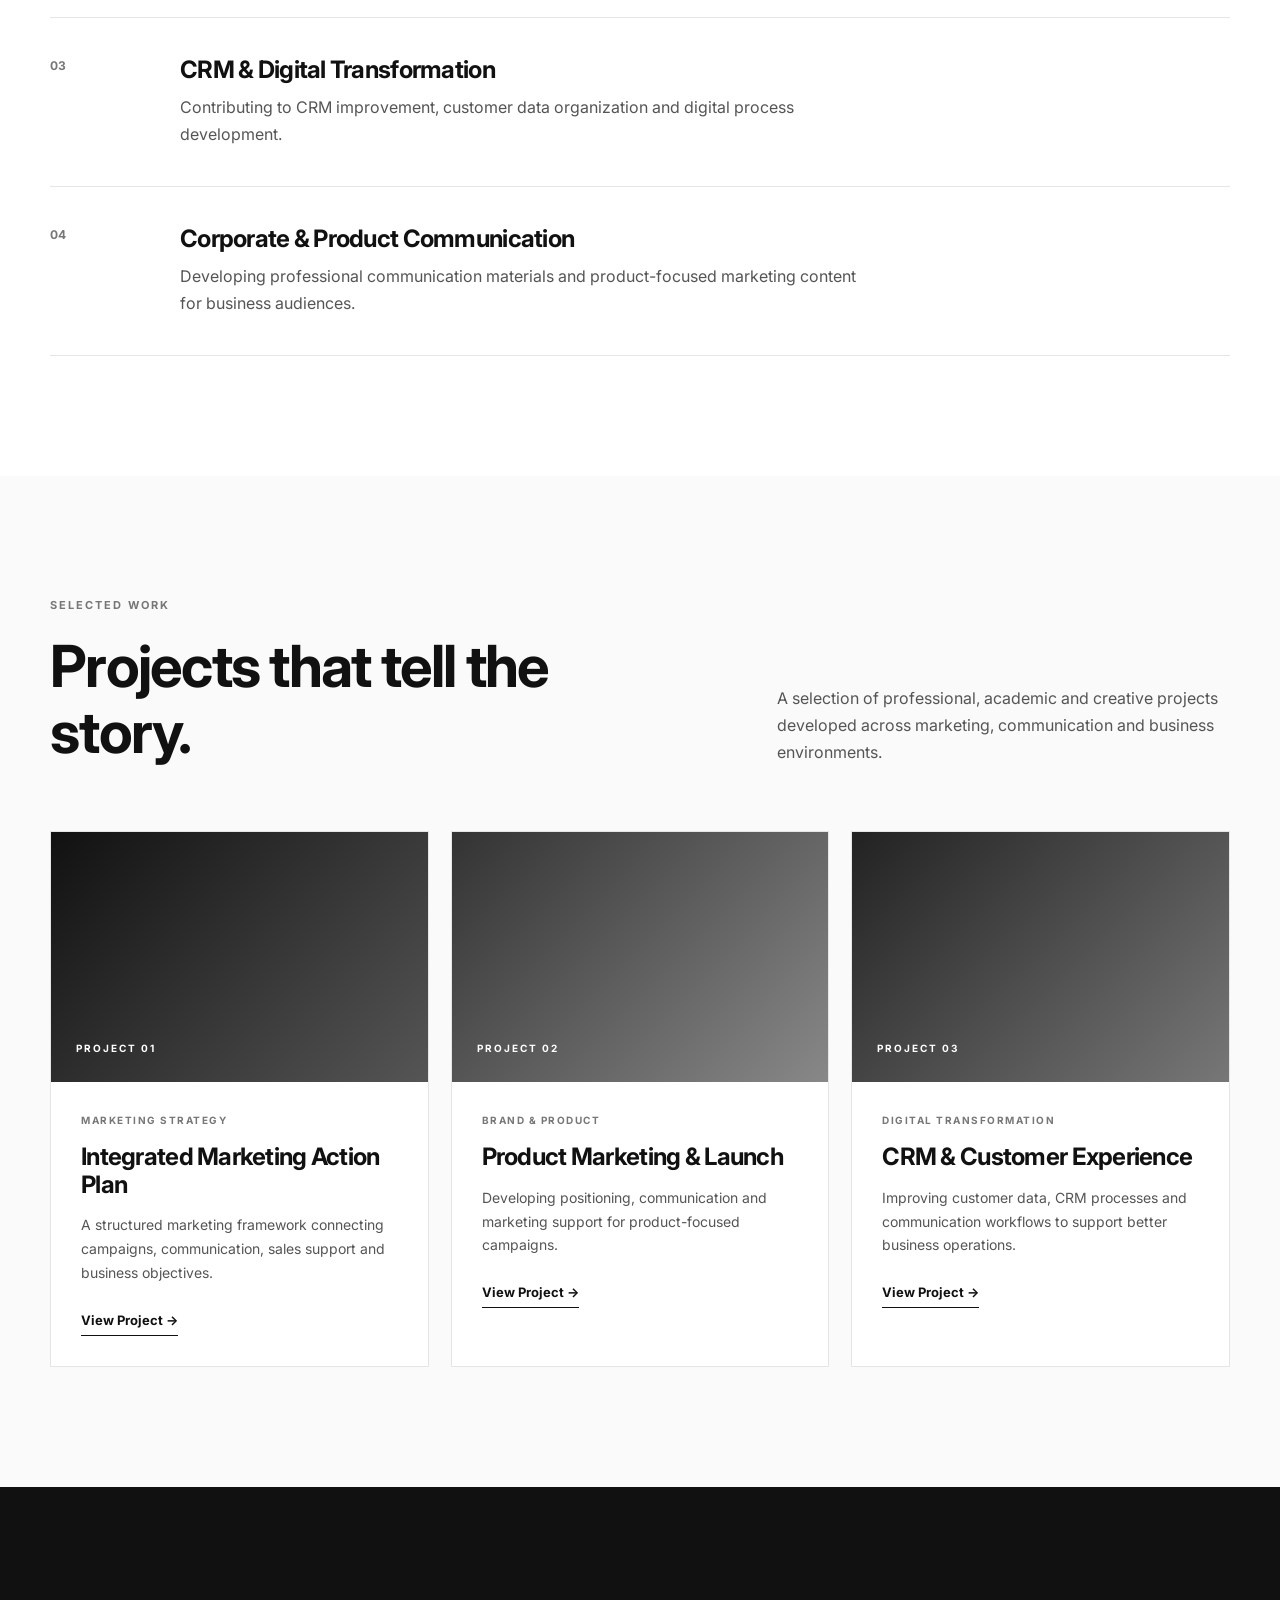
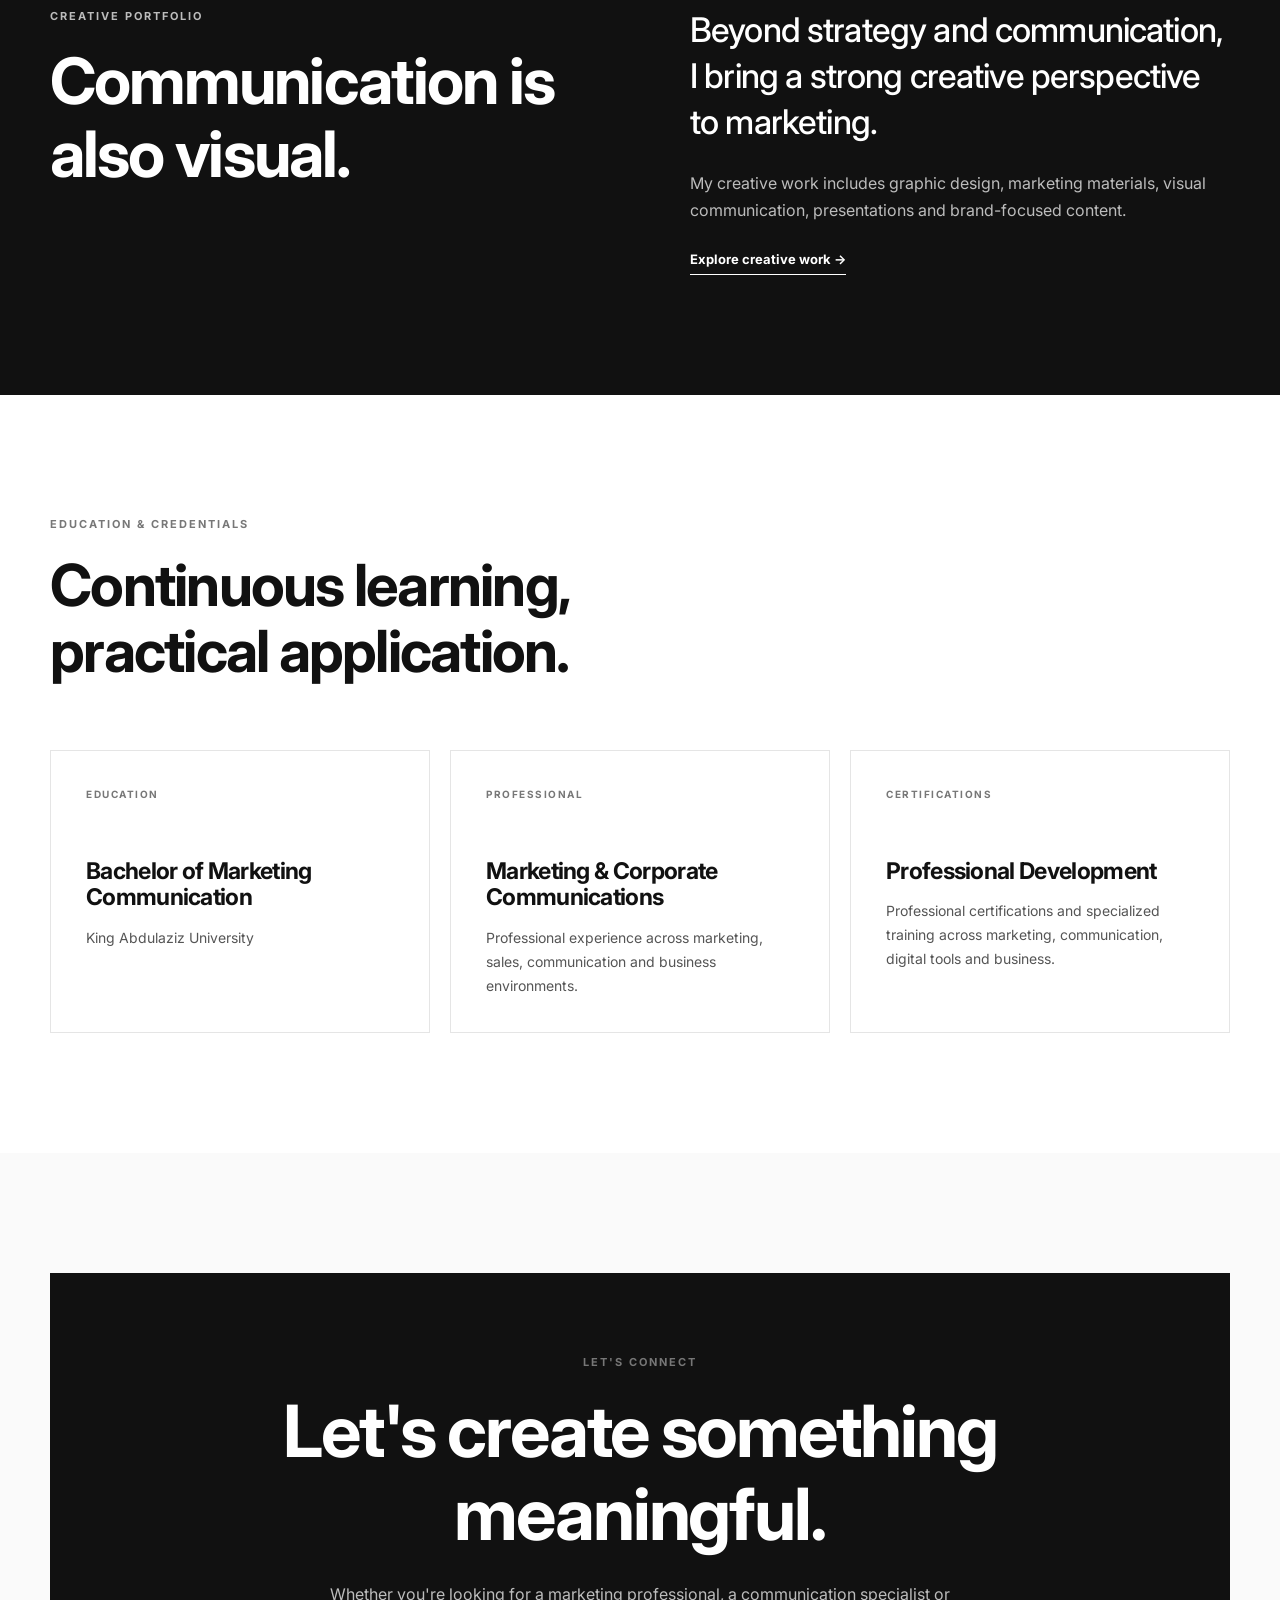
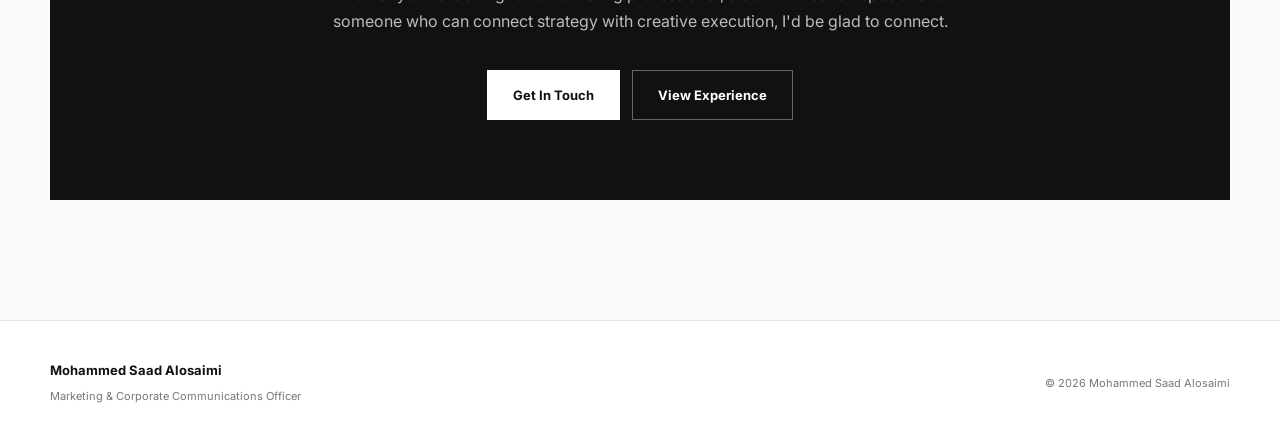
==== commit 05a6220b: "Update index.html" ====
--- a/index.html
+++ b/index.html
@@ -4,10 +4,10 @@
     <meta charset="UTF-8">
     <meta name="viewport" content="width=device-width, initial-scale=1.0">
 
-    <title>Mohammed Saud Alosaimi | Marketing & Corporate Communications</title>
+    <title>Mohammed Saad Alosaimi | Marketing & Corporate Communications</title>
 
     <meta name="description"
-          content="Mohammed Saud Alosaimi — Marketing & Corporate Communications Specialist. Explore professional experience, marketing projects, creative work, and credentials.">
+          content="Mohammed Saad Alosaimi — Marketing & Corporate Communications Officer. Explore professional experience, marketing projects, creative work, and credentials.">
 
     <link rel="stylesheet" href="style.css">
     <script defer src="script.js"></script>
@@ -55,12 +55,12 @@
             </p>
 
             <h1>
-                Mohammed Saud
+                Mohammed Saad
                 <span>Alosaimi</span>
             </h1>
 
             <h2>
-                Marketing & Corporate Communications Specialist
+                Marketing & Corporate Communications Officer
             </h2>
 
             <p class="hero-description">
@@ -658,18 +658,18 @@
 
         <div>
             <strong>
-                Mohammed Saud Alosaimi
+                Mohammed Saad Alosaimi
             </strong>
 
             <p>
-                Marketing & Corporate Communications Specialist
+                Marketing & Corporate Communications Officer
             </p>
         </div>
 
 
         <div>
             <p>
-                © 2026 Mohammed Saud Alosaimi
+                © 2026 Mohammed Saad Alosaimi
             </p>
         </div>
 
--- a/style.css
+++ b/style.css
@@ -1,28 +1,25 @@
-/* =========================================================
-   MOHAMMED SAUD ALOSAIMI
-   PERSONAL PORTFOLIO
-   EXPERIENCE PAGE
-========================================================= */
-
-
-/* ================= ROOT ================= */
+/* =========================================
+   GLOBAL
+========================================= */
+
+@import url('https://fonts.googleapis.com/css2?family=Inter:wght@400;500;600;700;800&display=swap');
 
 :root {
 
-    --bg: #f7f7f5;
-    --surface: #ffffff;
-    --text: #111111;
-    --muted: #6b6b6b;
-    --line: #deded9;
-    --accent: #111111;
-    --soft: #eeeeea;
-
-    --container: 1180px;
-
-}
-
-
-/* ================= RESET ================= */
+    --black: #111111;
+    --dark: #181818;
+    --gray-dark: #555555;
+    --gray: #777777;
+    --gray-light: #eeeeee;
+    --border: #e5e5e5;
+    --white: #ffffff;
+    --background: #fafafa;
+
+    --max-width: 1180px;
+
+    --transition: 0.3s ease;
+}
+
 
 * {
     margin: 0;
@@ -30,46 +27,52 @@
     box-sizing: border-box;
 }
 
+
 html {
     scroll-behavior: smooth;
 }
 
+
 body {
 
-    font-family: "Inter", sans-serif;
-
-    background: var(--bg);
-
-    color: var(--text);
+    font-family: 'Inter', Arial, sans-serif;
+
+    color: var(--black);
+
+    background: var(--background);
 
     line-height: 1.7;
 
     -webkit-font-smoothing: antialiased;
-
-}
+}
+
 
 a {
     color: inherit;
     text-decoration: none;
 }
 
-button {
-    font-family: inherit;
-}
+
+img {
+    max-width: 100%;
+    display: block;
+}
+
 
 .container {
 
     width: min(
         calc(100% - 48px),
-        var(--container)
+        var(--max-width)
     );
 
-    margin: auto;
-
-}
-
-
-/* ================= HEADER ================= */
+    margin: 0 auto;
+}
+
+
+/* =========================================
+   HEADER
+========================================= */
 
 .site-header {
 
@@ -79,40 +82,47 @@
 
     z-index: 1000;
 
-    background: rgba(247, 247, 245, 0.9);
-
-    backdrop-filter: blur(16px);
+    background: rgba(250, 250, 250, 0.94);
+
+    backdrop-filter: blur(12px);
 
     border-bottom: 1px solid rgba(0,0,0,0.06);
-
-}
+}
+
 
 .nav-container {
 
-    min-height: 78px;
+    height: 78px;
 
     display: flex;
 
     align-items: center;
 
     justify-content: space-between;
-
-    gap: 30px;
-
-}
+}
+
 
 .logo {
 
-    font-size: 21px;
+    width: 44px;
+
+    height: 44px;
+
+    display: flex;
+
+    align-items: center;
+
+    justify-content: center;
+
+    background: var(--black);
+
+    color: var(--white);
+
+    font-size: 12px;
 
     font-weight: 800;
 
-    letter-spacing: -0.8px;
-
-}
-
-.logo span {
-    opacity: .45;
+    letter-spacing: 1px;
 }
 
 
@@ -123,8 +133,8 @@
     align-items: center;
 
     gap: 28px;
-
-}
+}
+
 
 .main-nav a {
 
@@ -132,618 +142,1213 @@
 
     font-weight: 600;
 
-    color: #666;
-
-    transition: .25s ease;
-
-}
+    color: var(--gray-dark);
+
+    transition: var(--transition);
+
+    position: relative;
+}
+
 
 .main-nav a:hover,
 .main-nav a.active {
 
-    color: #111;
-
-}
-
-
-.nav-button {
-
-    padding: 11px 18px;
-
-    border: 1px solid #111;
-
-    border-radius: 100px;
+    color: var(--black);
+}
+
+
+.main-nav a.active::after {
+
+    content: "";
+
+    position: absolute;
+
+    left: 0;
+
+    bottom: -8px;
+
+    width: 100%;
+
+    height: 1px;
+
+    background: var(--black);
+}
+
+
+.menu-toggle {
+
+    display: none;
+
+    border: none;
+
+    background: transparent;
+
+    font-size: 25px;
+
+    cursor: pointer;
+}
+
+
+/* =========================================
+   TYPOGRAPHY
+========================================= */
+
+.eyebrow {
+
+    font-size: 11px;
+
+    font-weight: 700;
+
+    letter-spacing: 2px;
+
+    color: var(--gray);
+
+    margin-bottom: 18px;
+}
+
+
+h1,
+h2,
+h3 {
+
+    line-height: 1.15;
+
+    letter-spacing: -0.03em;
+}
+
+
+.section-heading {
+
+    margin-bottom: 65px;
+}
+
+
+.section-heading h2 {
+
+    max-width: 720px;
+
+    font-size: clamp(35px, 5vw, 58px);
+
+    font-weight: 700;
+}
+
+
+.large-text {
+
+    font-size: clamp(23px, 3vw, 34px);
+
+    line-height: 1.35;
+
+    letter-spacing: -0.025em;
+
+    font-weight: 500;
+}
+
+
+.text-link {
+
+    display: inline-block;
+
+    margin-top: 24px;
+
+    font-size: 13px;
+
+    font-weight: 700;
+
+    border-bottom: 1px solid var(--black);
+
+    padding-bottom: 4px;
+
+    transition: var(--transition);
+}
+
+
+.text-link:hover {
+
+    opacity: 0.55;
+}
+
+
+/* =========================================
+   BUTTONS
+========================================= */
+
+.btn {
+
+    display: inline-flex;
+
+    align-items: center;
+
+    justify-content: center;
+
+    min-height: 50px;
+
+    padding: 0 25px;
+
+    font-size: 13px;
+
+    font-weight: 700;
+
+    transition: var(--transition);
+
+    border: 1px solid var(--black);
+}
+
+
+.btn-primary {
+
+    background: var(--black);
+
+    color: var(--white);
+}
+
+
+.btn-primary:hover {
+
+    background: transparent;
+
+    color: var(--black);
+}
+
+
+.btn-secondary {
+
+    background: transparent;
+
+    color: var(--black);
+}
+
+
+.btn-secondary:hover {
+
+    background: var(--black);
+
+    color: var(--white);
+}
+
+
+/* =========================================
+   HERO
+========================================= */
+
+.hero {
+
+    min-height: calc(100vh - 78px);
+
+    display: flex;
+
+    align-items: center;
+
+    padding: 100px 0;
+}
+
+
+.hero-grid {
+
+    display: grid;
+
+    grid-template-columns: 1.4fr 0.6fr;
+
+    gap: 80px;
+
+    align-items: center;
+}
+
+
+.hero h1 {
+
+    font-size: clamp(55px, 8vw, 105px);
+
+    font-weight: 800;
+
+    letter-spacing: -0.07em;
+
+    margin-bottom: 28px;
+}
+
+
+.hero h1 span {
+
+    display: block;
+
+    color: #999999;
+}
+
+
+.hero h2 {
+
+    font-size: clamp(20px, 3vw, 28px);
+
+    font-weight: 500;
+
+    color: var(--gray-dark);
+
+    max-width: 650px;
+
+    margin-bottom: 25px;
+}
+
+
+.hero-description {
+
+    max-width: 650px;
+
+    color: var(--gray-dark);
+
+    font-size: 16px;
+
+    margin-bottom: 35px;
+}
+
+
+.hero-actions {
+
+    display: flex;
+
+    gap: 12px;
+
+    flex-wrap: wrap;
+}
+
+
+.hero-visual {
+
+    display: flex;
+
+    justify-content: flex-end;
+}
+
+
+.hero-card {
+
+    width: 300px;
+
+    min-height: 390px;
+
+    background: var(--black);
+
+    color: var(--white);
+
+    padding: 35px;
+
+    display: flex;
+
+    flex-direction: column;
+
+    justify-content: flex-end;
+
+    position: relative;
+}
+
+
+.hero-card-number {
+
+    position: absolute;
+
+    top: 30px;
+
+    left: 35px;
 
     font-size: 12px;
 
+    letter-spacing: 2px;
+
+    color: #888888;
+}
+
+
+.hero-card-line {
+
+    width: 55px;
+
+    height: 1px;
+
+    background: #777777;
+
+    margin-bottom: 25px;
+}
+
+
+.hero-card p {
+
+    font-size: 27px;
+
+    line-height: 1.35;
+
+    letter-spacing: -0.03em;
+}
+
+
+.hero-card strong {
+
+    color: #999999;
+}
+
+
+/* =========================================
+   SECTIONS
+========================================= */
+
+.section {
+
+    padding: 120px 0;
+}
+
+
+/* =========================================
+   SNAPSHOT
+========================================= */
+
+.snapshot {
+
+    background: var(--white);
+}
+
+
+.snapshot-grid {
+
+    display: grid;
+
+    grid-template-columns: 1fr 1fr;
+
+    gap: 100px;
+}
+
+
+.snapshot-text {
+
+    color: var(--gray-dark);
+
+    max-width: 600px;
+}
+
+
+.snapshot-text p {
+
+    margin-bottom: 22px;
+}
+
+
+/* =========================================
+   EXPERTISE
+========================================= */
+
+.expertise-grid {
+
+    display: grid;
+
+    grid-template-columns: repeat(3, 1fr);
+
+    border-top: 1px solid var(--border);
+
+    border-left: 1px solid var(--border);
+}
+
+
+.expertise-card {
+
+    padding: 35px;
+
+    min-height: 260px;
+
+    border-right: 1px solid var(--border);
+
+    border-bottom: 1px solid var(--border);
+
+    transition: var(--transition);
+}
+
+
+.expertise-card:hover {
+
+    background: var(--white);
+
+    transform: translateY(-5px);
+}
+
+
+.card-number {
+
+    display: block;
+
+    font-size: 11px;
+
     font-weight: 700;
 
-    transition: .25s ease;
-
-}
-
-.nav-button:hover {
-
-    background: #111;
-
-    color: white;
-
-}
-
-
-.menu-toggle {
+    color: var(--gray);
+
+    margin-bottom: 55px;
+}
+
+
+.expertise-card h3 {
+
+    font-size: 21px;
+
+    margin-bottom: 14px;
+}
+
+
+.expertise-card p {
+
+    color: var(--gray-dark);
+
+    font-size: 14px;
+}
+
+
+/* =========================================
+   ACHIEVEMENTS
+========================================= */
+
+.achievements {
+
+    background: var(--white);
+}
+
+
+.achievement-list {
+
+    border-top: 1px solid var(--border);
+}
+
+
+.achievement-item {
+
+    display: grid;
+
+    grid-template-columns: 100px 1fr;
+
+    gap: 30px;
+
+    padding: 38px 0;
+
+    border-bottom: 1px solid var(--border);
+}
+
+
+.achievement-item > span {
+
+    font-size: 12px;
+
+    font-weight: 700;
+
+    color: var(--gray);
+}
+
+
+.achievement-item h3 {
+
+    font-size: 24px;
+
+    margin-bottom: 10px;
+}
+
+
+.achievement-item p {
+
+    color: var(--gray-dark);
+
+    max-width: 700px;
+}
+
+
+/* =========================================
+   PROJECTS
+========================================= */
+
+.project-heading {
+
+    display: grid;
+
+    grid-template-columns: 1fr 0.7fr;
+
+    gap: 80px;
+
+    align-items: end;
+}
+
+
+.project-heading > p {
+
+    color: var(--gray-dark);
+}
+
+
+.project-grid {
+
+    display: grid;
+
+    grid-template-columns: repeat(3, 1fr);
+
+    gap: 22px;
+}
+
+
+.project-card {
+
+    background: var(--white);
+
+    border: 1px solid var(--border);
+
+    transition: var(--transition);
+
+    overflow: hidden;
+}
+
+
+.project-card:hover {
+
+    transform: translateY(-6px);
+}
+
+
+.project-image {
+
+    height: 250px;
+
+    display: flex;
+
+    align-items: flex-end;
+
+    padding: 25px;
+
+    color: var(--white);
+
+    position: relative;
+
+    overflow: hidden;
+}
+
+
+.project-image::before {
+
+    content: "";
+
+    position: absolute;
+
+    inset: 0;
+
+    background:
+        linear-gradient(
+            135deg,
+            #111111,
+            #555555
+        );
+
+    transition: transform 0.5s ease;
+}
+
+
+.project-card:hover .project-image::before {
+
+    transform: scale(1.08);
+}
+
+
+.project-image span {
+
+    position: relative;
+
+    z-index: 2;
+
+    font-size: 10px;
+
+    letter-spacing: 2px;
+
+    font-weight: 700;
+}
+
+
+.project-two::before {
+
+    background:
+        linear-gradient(
+            135deg,
+            #333333,
+            #888888
+        );
+}
+
+
+.project-three::before {
+
+    background:
+        linear-gradient(
+            135deg,
+            #222222,
+            #777777
+        );
+}
+
+
+.project-content {
+
+    padding: 30px;
+}
+
+
+.project-category {
+
+    font-size: 10px;
+
+    letter-spacing: 1.5px;
+
+    font-weight: 700;
+
+    color: var(--gray);
+
+    margin-bottom: 14px;
+}
+
+
+.project-content h3 {
+
+    font-size: 24px;
+
+    margin-bottom: 15px;
+}
+
+
+.project-content > p:not(.project-category) {
+
+    font-size: 14px;
+
+    color: var(--gray-dark);
+}
+
+
+/* =========================================
+   CREATIVE
+========================================= */
+
+.creative {
+
+    background: var(--black);
+
+    color: var(--white);
+}
+
+
+.creative-grid {
+
+    display: grid;
+
+    grid-template-columns: 1fr 1fr;
+
+    gap: 100px;
+}
+
+
+.creative h2 {
+
+    font-size: clamp(40px, 5vw, 65px);
+
+    max-width: 550px;
+}
+
+
+.creative p {
+
+    color: #bcbcbc;
+
+    max-width: 600px;
+}
+
+
+.creative .large-text {
+
+    color: var(--white);
+
+    margin-bottom: 25px;
+}
+
+
+.creative .text-link {
+
+    color: var(--white);
+
+    border-color: var(--white);
+}
+
+
+/* =========================================
+   CREDENTIALS
+========================================= */
+
+.credentials {
+
+    background: var(--white);
+}
+
+
+.credentials-grid {
+
+    display: grid;
+
+    grid-template-columns: repeat(3, 1fr);
+
+    gap: 20px;
+}
+
+
+.credential-card {
+
+    border: 1px solid var(--border);
+
+    padding: 35px;
+
+    min-height: 260px;
+}
+
+
+.credential-card span {
+
+    display: block;
+
+    font-size: 10px;
+
+    font-weight: 700;
+
+    letter-spacing: 1.5px;
+
+    color: var(--gray);
+
+    margin-bottom: 55px;
+}
+
+
+.credential-card h3 {
+
+    font-size: 23px;
+
+    margin-bottom: 15px;
+}
+
+
+.credential-card p {
+
+    color: var(--gray-dark);
+
+    font-size: 14px;
+}
+
+
+/* =========================================
+   CONTACT
+========================================= */
+
+.contact-box {
+
+    background: var(--black);
+
+    color: var(--white);
+
+    padding: 80px;
+
+    text-align: center;
+}
+
+
+.contact-box h2 {
+
+    font-size: clamp(40px, 6vw, 72px);
+
+    max-width: 850px;
+
+    margin: 0 auto 25px;
+}
+
+
+.contact-box > p:not(.eyebrow) {
+
+    color: #bcbcbc;
+
+    max-width: 650px;
+
+    margin: 0 auto 35px;
+}
+
+
+.contact-actions {
+
+    display: flex;
+
+    justify-content: center;
+
+    gap: 12px;
+
+    flex-wrap: wrap;
+}
+
+
+.contact .btn-primary {
+
+    background: var(--white);
+
+    color: var(--black);
+
+    border-color: var(--white);
+}
+
+
+.contact .btn-primary:hover {
+
+    background: transparent;
+
+    color: var(--white);
+}
+
+
+.contact .btn-secondary {
+
+    color: var(--white);
+
+    border-color: #666666;
+}
+
+
+/* =========================================
+   PAGE HERO
+========================================= */
+
+.page-hero {
+
+    padding: 140px 0 100px;
+
+    background: var(--white);
+
+    border-bottom: 1px solid var(--border);
+}
+
+
+.page-hero h1 {
+
+    font-size: clamp(60px, 10vw, 120px);
+
+    font-weight: 800;
+
+    letter-spacing: -0.07em;
+
+    margin-bottom: 25px;
+}
+
+
+.page-hero > .container > p:last-child {
+
+    max-width: 700px;
+
+    color: var(--gray-dark);
+
+    font-size: 18px;
+}
+
+
+/* =========================================
+   EXPERIENCE
+========================================= */
+
+.experience-section {
+
+    background: var(--background);
+}
+
+
+.timeline {
+
+    max-width: 1000px;
+
+    margin: 0 auto;
+}
+
+
+.timeline-item {
+
+    display: grid;
+
+    grid-template-columns: 100px 1fr;
+
+    gap: 40px;
+
+    position: relative;
+
+    padding-bottom: 90px;
+}
+
+
+.timeline-item::after {
+
+    content: "";
+
+    position: absolute;
+
+    left: 49px;
+
+    top: 45px;
+
+    bottom: 0;
+
+    width: 1px;
+
+    background: var(--border);
+}
+
+
+.timeline-item:last-child::after {
 
     display: none;
-
-    border: 0;
-
-    background: transparent;
-
-    font-size: 20px;
-
-    cursor: pointer;
-
-}
-
-
-/* ================= HERO ================= */
-
-.page-hero {
-
-    padding: 125px 0 105px;
-
-    border-bottom: 1px solid var(--line);
-
-}
-
-.eyebrow {
-
-    display: inline-block;
-
-    margin-bottom: 18px;
+}
+
+
+.timeline-marker {
+
+    width: 46px;
+
+    height: 46px;
+
+    border: 1px solid var(--black);
+
+    background: var(--background);
+
+    display: flex;
+
+    align-items: center;
+
+    justify-content: center;
 
     font-size: 11px;
 
-    font-weight: 800;
-
-    letter-spacing: 2px;
-
-    color: #777;
-
-}
-
-.page-hero h1 {
-
-    max-width: 800px;
-
-    font-size: clamp(52px, 8vw, 100px);
-
-    line-height: .95;
-
-    letter-spacing: -5px;
-
-    font-weight: 800;
-
-    margin-bottom: 35px;
-
-}
-
-.page-hero p {
-
-    max-width: 680px;
-
-    font-size: 19px;
-
-    line-height: 1.7;
-
-    color: var(--muted);
-
-}
-
-
-/* ================= SECTION HEADING ================= */
-
-.section-heading {
-
-    max-width: 700px;
-
-    margin-bottom: 70px;
-
-}
-
-.section-heading h2 {
-
-    font-size: clamp(34px, 5vw, 58px);
-
-    line-height: 1;
-
-    letter-spacing: -2.5px;
-
-    margin-bottom: 22px;
-
-}
-
-.section-heading p {
-
-    color: var(--muted);
+    font-weight: 700;
+
+    position: relative;
+
+    z-index: 2;
+}
+
+
+.timeline-content {
+
+    padding-bottom: 30px;
+}
+
+
+.timeline-date {
+
+    font-size: 10px;
+
+    letter-spacing: 1.5px;
+
+    font-weight: 700;
+
+    color: var(--gray);
+
+    margin-bottom: 12px;
+}
+
+
+.timeline-content h2 {
+
+    font-size: clamp(28px, 4vw, 42px);
+
+    margin-bottom: 8px;
+}
+
+
+.timeline-content h3 {
 
     font-size: 16px;
 
-}
-
-
-/* ================= EXPERIENCE ================= */
-
-.experience-section {
-
-    padding: 120px 0;
-
-}
-
-
-.timeline {
+    color: var(--gray-dark);
+
+    font-weight: 600;
+
+    margin-bottom: 25px;
+}
+
+
+.timeline-content > p:not(.timeline-date) {
+
+    color: var(--gray-dark);
+
+    max-width: 750px;
+
+    margin-bottom: 25px;
+}
+
+
+.experience-points {
+
+    list-style: none;
+
+    margin: 25px 0;
+}
+
+
+.experience-points li {
 
     position: relative;
 
-    max-width: 1000px;
-
-    margin: auto;
-
-}
-
-.timeline::before {
-
-    content: "";
+    padding-left: 22px;
+
+    margin-bottom: 10px;
+
+    color: var(--gray-dark);
+
+    font-size: 14px;
+}
+
+
+.experience-points li::before {
+
+    content: "—";
 
     position: absolute;
 
-    left: 27px;
-
-    top: 0;
-
-    bottom: 0;
-
-    width: 1px;
-
-    background: var(--line);
-
-}
-
-
-.experience-item {
-
-    position: relative;
+    left: 0;
+
+    color: var(--black);
+}
+
+
+.tag-list {
+
+    display: flex;
+
+    flex-wrap: wrap;
+
+    gap: 8px;
+
+    margin-top: 25px;
+}
+
+
+.tag-list span {
+
+    border: 1px solid var(--border);
+
+    padding: 7px 12px;
+
+    font-size: 10px;
+
+    font-weight: 600;
+
+    background: var(--white);
+}
+
+
+/* =========================================
+   PROFILE
+========================================= */
+
+.profile-section {
+
+    background: var(--white);
+}
+
+
+.profile-grid {
 
     display: grid;
 
-    grid-template-columns: 55px 1fr;
-
-    gap: 35px;
-
-    margin-bottom: 65px;
-
-}
-
-
-.timeline-marker {
-
-    width: 55px;
-
-    height: 55px;
+    grid-template-columns: 1fr 1fr;
+
+    gap: 100px;
+}
+
+
+.profile-grid h2 {
+
+    font-size: clamp(38px, 5vw, 60px);
+}
+
+
+.profile-grid p {
+
+    color: var(--gray-dark);
+
+    margin-bottom: 20px;
+}
+
+
+/* =========================================
+   CTA
+========================================= */
+
+.cta-section {
+
+    padding-top: 0;
+}
+
+
+/* =========================================
+   FOOTER
+========================================= */
+
+.site-footer {
+
+    border-top: 1px solid var(--border);
+
+    padding: 35px 0;
+
+    background: var(--white);
+}
+
+
+.footer-content {
 
     display: flex;
 
+    justify-content: space-between;
+
+    gap: 30px;
+
     align-items: center;
-
-    justify-content: center;
-
-    border: 1px solid #111;
-
-    border-radius: 50%;
-
-    background: var(--bg);
-
-    font-size: 12px;
-
-    font-weight: 800;
-
-    z-index: 2;
-
-}
-
-
-.experience-card {
-
-    padding: 42px;
-
-    background: var(--surface);
-
-    border: 1px solid var(--line);
-
-    transition: .3s ease;
-
-}
-
-
-.experience-card:hover {
-
-    transform: translateY(-4px);
-
-    box-shadow: 0 18px 50px rgba(0,0,0,.06);
-
-}
-
-
-.experience-top {
-
-    display: flex;
-
-    justify-content: space-between;
-
-    gap: 30px;
-
-    margin-bottom: 25px;
-
-}
-
-
-.experience-type {
-
-    font-size: 10px;
-
-    letter-spacing: 1.8px;
-
-    font-weight: 800;
-
-    color: #888;
-
-}
-
-
-.experience-card h3 {
-
-    margin-top: 9px;
-
-    margin-bottom: 5px;
-
-    font-size: 27px;
-
-    line-height: 1.25;
-
-    letter-spacing: -.8px;
-
-}
-
-
-.experience-card h4 {
-
-    font-size: 14px;
-
-    font-weight: 600;
-
-    color: #666;
-
-}
-
-
-.experience-date {
-
-    white-space: nowrap;
-
-    font-size: 12px;
-
-    font-weight: 700;
-
-    color: #777;
-
-}
-
-
-.experience-summary {
-
-    max-width: 800px;
-
-    color: #555;
-
-    font-size: 15px;
-
-}
-
-
-.experience-divider {
-
-    height: 1px;
-
-    background: var(--line);
-
-    margin: 32px 0;
-
-}
-
-
-.experience-card h5 {
-
-    font-size: 12px;
-
-    text-transform: uppercase;
-
-    letter-spacing: 1.5px;
-
-    margin-bottom: 18px;
-
-}
-
-
-.experience-list {
-
-    list-style: none;
-
-    display: grid;
-
-    gap: 12px;
-
-    margin-bottom: 30px;
-
-}
-
-
-.experience-list li {
-
-    position: relative;
-
-    padding-left: 22px;
-
-    color: #555;
-
-    font-size: 14px;
-
-}
-
-
-.experience-list li::before {
-
-    content: "—";
-
-    position: absolute;
-
-    left: 0;
-
-    color: #999;
-
-}
-
-
-.skills-row {
-
-    display: flex;
-
-    flex-wrap: wrap;
-
-    gap: 8px;
-
-}
-
-
-.skills-row span {
-
-    padding: 7px 11px;
-
-    background: var(--soft);
-
-    border-radius: 4px;
-
-    font-size: 10px;
-
-    font-weight: 700;
-
-    letter-spacing: .3px;
-
-}
-
-
-/* ================= PROFILE ================= */
-
-.profile-section {
-
-    padding: 120px 0;
-
-    background: #111;
-
-    color: white;
-
-}
-
-
-.profile-grid {
-
-    display: grid;
-
-    grid-template-columns: 1fr 1fr;
-
-    gap: 100px;
-
-}
-
-
-.profile-section .eyebrow {
-
-    color: #999;
-
-}
-
-
-.profile-section h2 {
-
-    max-width: 550px;
-
-    font-size: clamp(38px, 5vw, 65px);
-
-    line-height: 1;
-
-    letter-spacing: -3px;
-
-}
-
-
-.profile-section p {
-
-    color: #bdbdbd;
-
-    font-size: 16px;
-
-    margin-bottom: 25px;
-
-}
-
-
-/* ================= CTA ================= */
-
-.cta-section {
-
-    padding: 130px 0;
-
-    text-align: center;
-
-}
-
-
-.cta-section h2 {
-
-    font-size: clamp(40px, 6vw, 75px);
-
-    line-height: 1;
-
-    letter-spacing: -3px;
-
-    margin-bottom: 25px;
-
-}
-
-
-.cta-section p {
-
-    max-width: 550px;
-
-    margin: auto auto 35px;
-
-    color: var(--muted);
-
-}
-
-
-.primary-button {
-
-    display: inline-flex;
-
-    align-items: center;
-
-    gap: 12px;
-
-    padding: 15px 23px;
-
-    background: #111;
-
-    color: white;
-
-    font-size: 12px;
-
-    font-weight: 700;
-
-    transition: .25s ease;
-
-}
-
-
-.primary-button:hover {
-
-    transform: translateY(-2px);
-
-    opacity: .85;
-
-}
-
-
-/* ================= FOOTER ================= */
-
-.site-footer {
-
-    background: #111;
-
-    color: white;
-
-    padding: 60px 0 25px;
-
-}
-
-
-.footer-content {
-
-    display: flex;
-
-    justify-content: space-between;
-
-    gap: 30px;
-
-    padding-bottom: 50px;
-
-}
-
-
-.site-footer .logo {
-
-    display: block;
-
-    margin-bottom: 10px;
-
-}
-
-
-.site-footer p {
-
-    color: #888;
-
-    font-size: 12px;
-
-}
-
-
-.footer-links {
-
-    display: flex;
-
-    flex-wrap: wrap;
-
-    gap: 22px;
-
-}
-
-
-.footer-links a {
-
-    font-size: 12px;
-
-    color: #aaa;
-
-}
-
-
-.footer-links a:hover {
-
-    color: white;
-
-}
-
-
-.footer-bottom {
-
-    padding-top: 20px;
-
-    border-top: 1px solid #2b2b2b;
-
-}
-
-
-/* ================= RESPONSIVE ================= */
+}
+
+
+.footer-content strong {
+
+    font-size: 13px;
+}
+
+
+.footer-content p {
+
+    color: var(--gray);
+
+    font-size: 11px;
+
+    margin-top: 4px;
+}
+
+
+/* =========================================
+   ANIMATIONS
+========================================= */
+
+.reveal {
+
+    opacity: 0;
+
+    transform: translateY(20px);
+
+    transition:
+        opacity 0.7s ease,
+        transform 0.7s ease;
+}
+
+
+.reveal.visible {
+
+    opacity: 1;
+
+    transform: translateY(0);
+}
+
+
+/* =========================================
+   RESPONSIVE
+========================================= */
 
 @media (max-width: 900px) {
 
@@ -755,93 +1360,173 @@
 
         left: 0;
 
-        right: 0;
+        width: 100%;
+
+        background: var(--white);
+
+        border-bottom: 1px solid var(--border);
 
         padding: 25px;
 
-        background: var(--bg);
-
-        border-bottom: 1px solid var(--line);
-
         display: none;
 
         flex-direction: column;
 
         align-items: flex-start;
 
-    }
+        gap: 18px;
+    }
+
 
     .main-nav.open {
+
         display: flex;
     }
 
+
     .menu-toggle {
+
         display: block;
     }
 
-    .nav-button {
-        display: none;
-    }
-
+
+    .hero-grid,
+    .snapshot-grid,
+    .creative-grid,
     .profile-grid {
+
         grid-template-columns: 1fr;
+
         gap: 50px;
     }
 
-}
-
-
-@media (max-width: 700px) {
+
+    .hero {
+
+        padding: 80px 0;
+    }
+
+
+    .hero-visual {
+
+        justify-content: flex-start;
+    }
+
+
+    .hero-card {
+
+        width: 100%;
+
+        max-width: 400px;
+
+        min-height: 300px;
+    }
+
+
+    .expertise-grid {
+
+        grid-template-columns: repeat(2, 1fr);
+    }
+
+
+    .project-grid {
+
+        grid-template-columns: 1fr 1fr;
+    }
+
+
+    .credentials-grid {
+
+        grid-template-columns: 1fr 1fr;
+    }
+
+
+    .project-heading {
+
+        grid-template-columns: 1fr;
+    }
+
+
+    .contact-box {
+
+        padding: 60px 30px;
+    }
+
+}
+
+
+@media (max-width: 650px) {
 
     .container {
+
         width: min(
             calc(100% - 32px),
-            var(--container)
+            var(--max-width)
         );
     }
 
-    .page-hero {
-        padding: 90px 0 75px;
-    }
-
-    .page-hero h1 {
-        letter-spacing: -3px;
-    }
-
-    .experience-section,
-    .profile-section {
+
+    .section {
+
         padding: 80px 0;
     }
 
-    .experience-item {
+
+    .hero h1 {
+
+        font-size: 55px;
+    }
+
+
+    .expertise-grid,
+    .project-grid,
+    .credentials-grid {
+
         grid-template-columns: 1fr;
+    }
+
+
+    .achievement-item {
+
+        grid-template-columns: 50px 1fr;
+
         gap: 15px;
     }
 
-    .timeline::before {
-        display: none;
-    }
+
+    .timeline-item {
+
+        grid-template-columns: 55px 1fr;
+
+        gap: 20px;
+    }
+
+
+    .timeline-item::after {
+
+        left: 22px;
+    }
+
 
     .timeline-marker {
-        width: 42px;
-        height: 42px;
-    }
-
-    .experience-card {
-        padding: 27px;
-    }
-
-    .experience-top {
+
+        width: 44px;
+
+        height: 44px;
+    }
+
+
+    .contact-box h2 {
+
+        font-size: 40px;
+    }
+
+
+    .footer-content {
+
         flex-direction: column;
-        gap: 12px;
-    }
-
-    .experience-card h3 {
-        font-size: 23px;
-    }
-
-    .footer-content {
-        flex-direction: column;
-    }
-
-}
+
+        align-items: flex-start;
+    }
+
+}
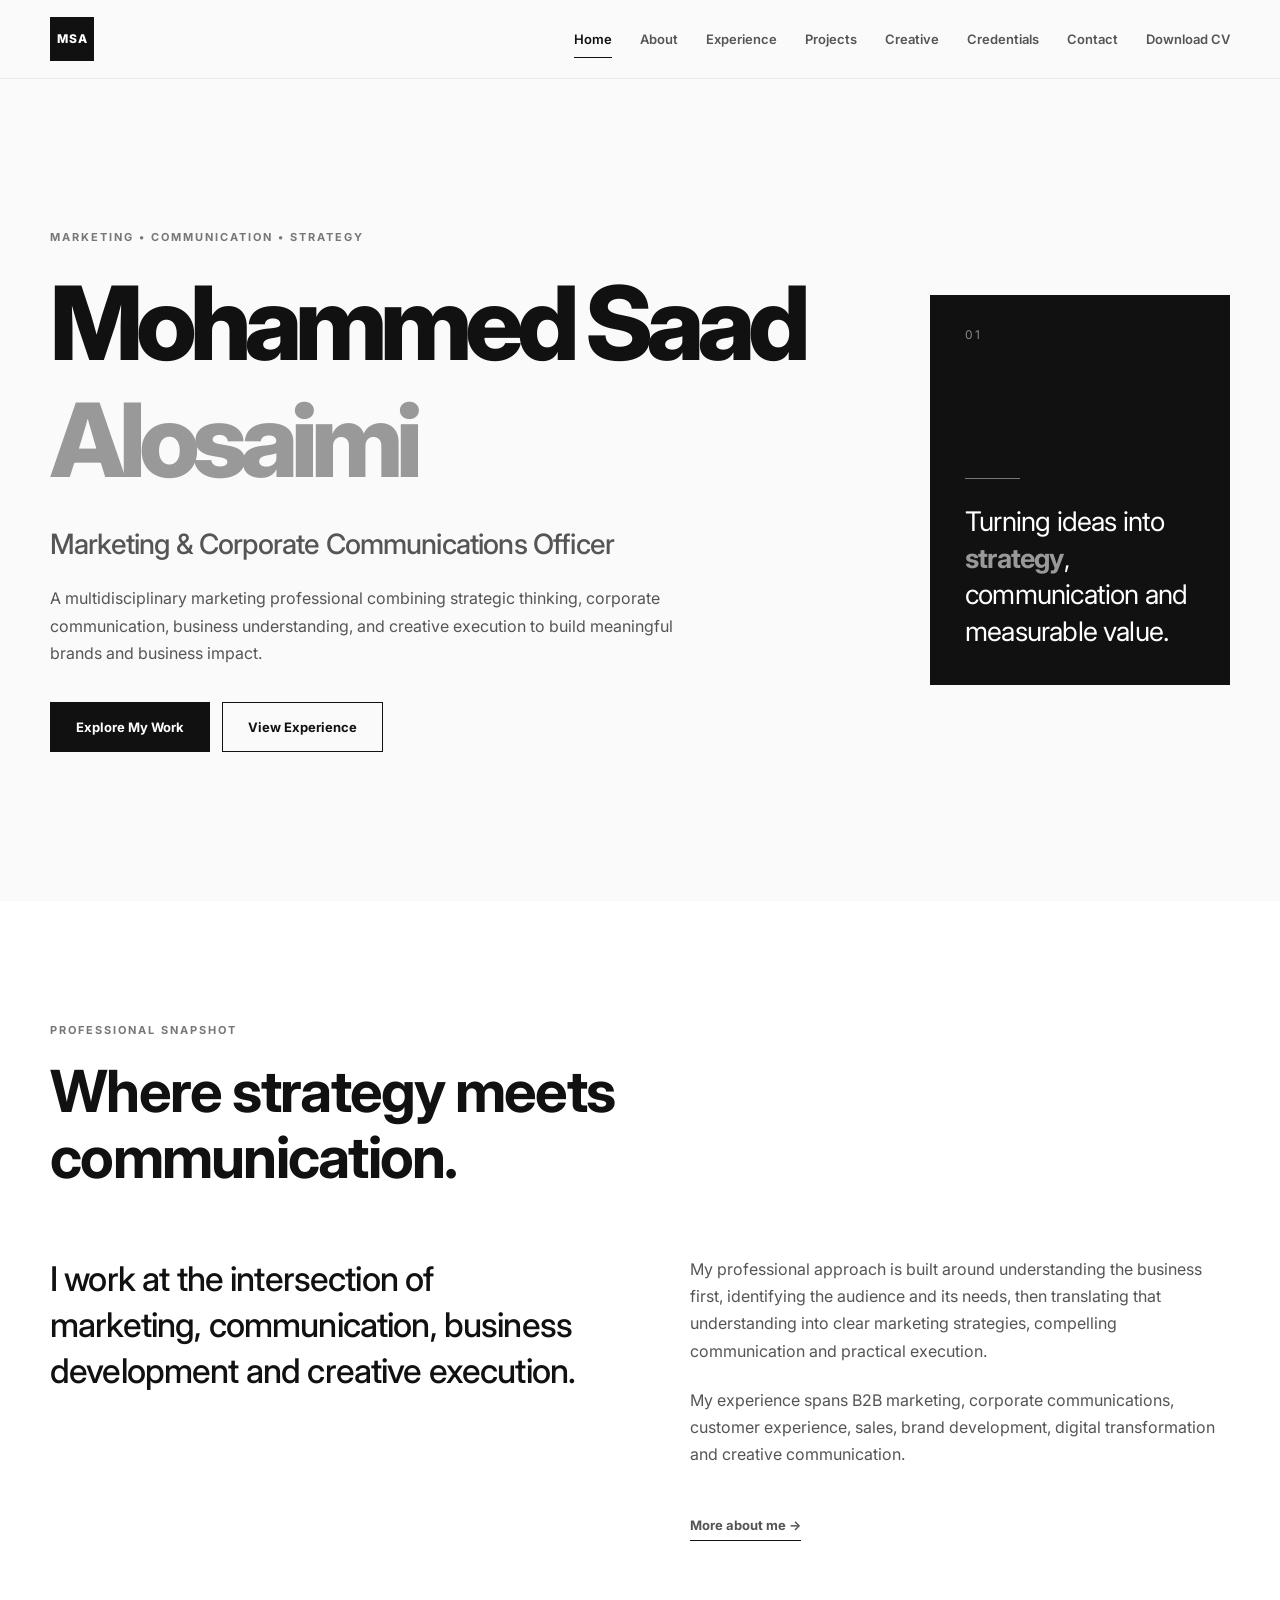
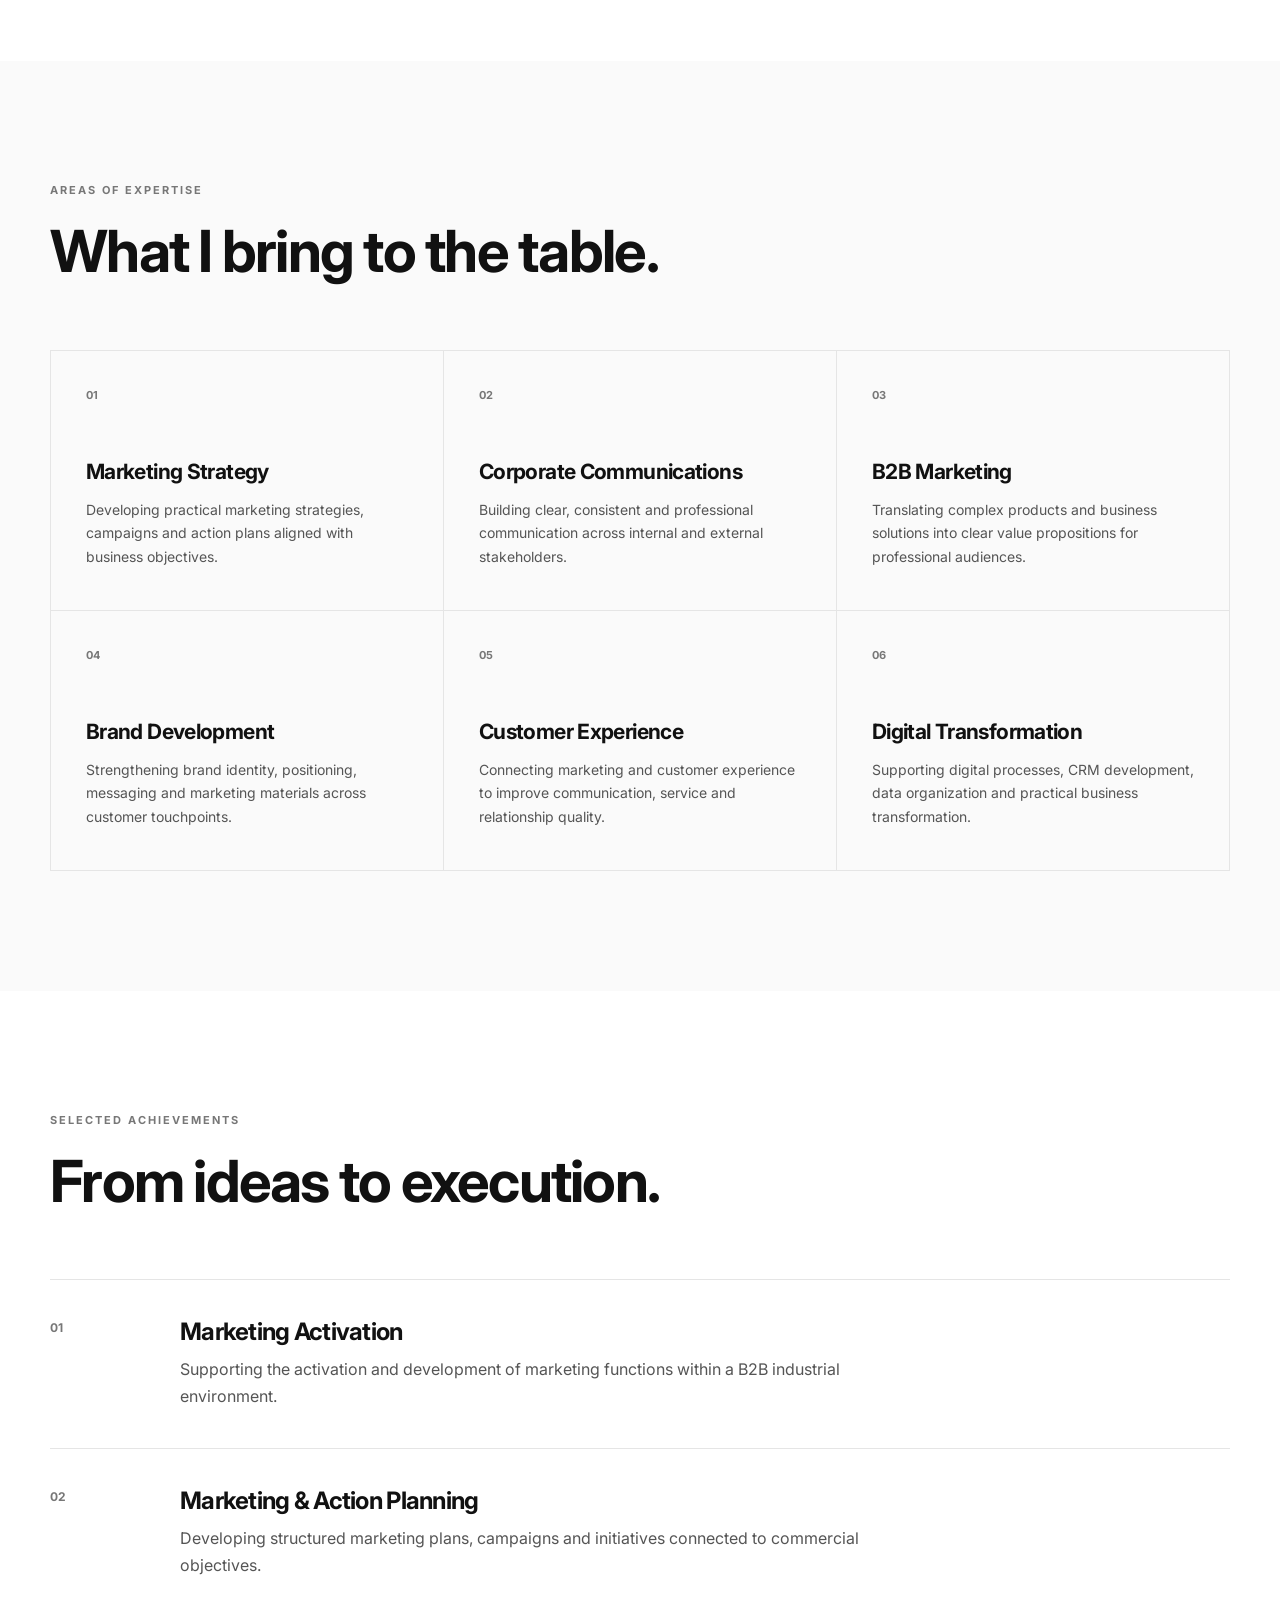
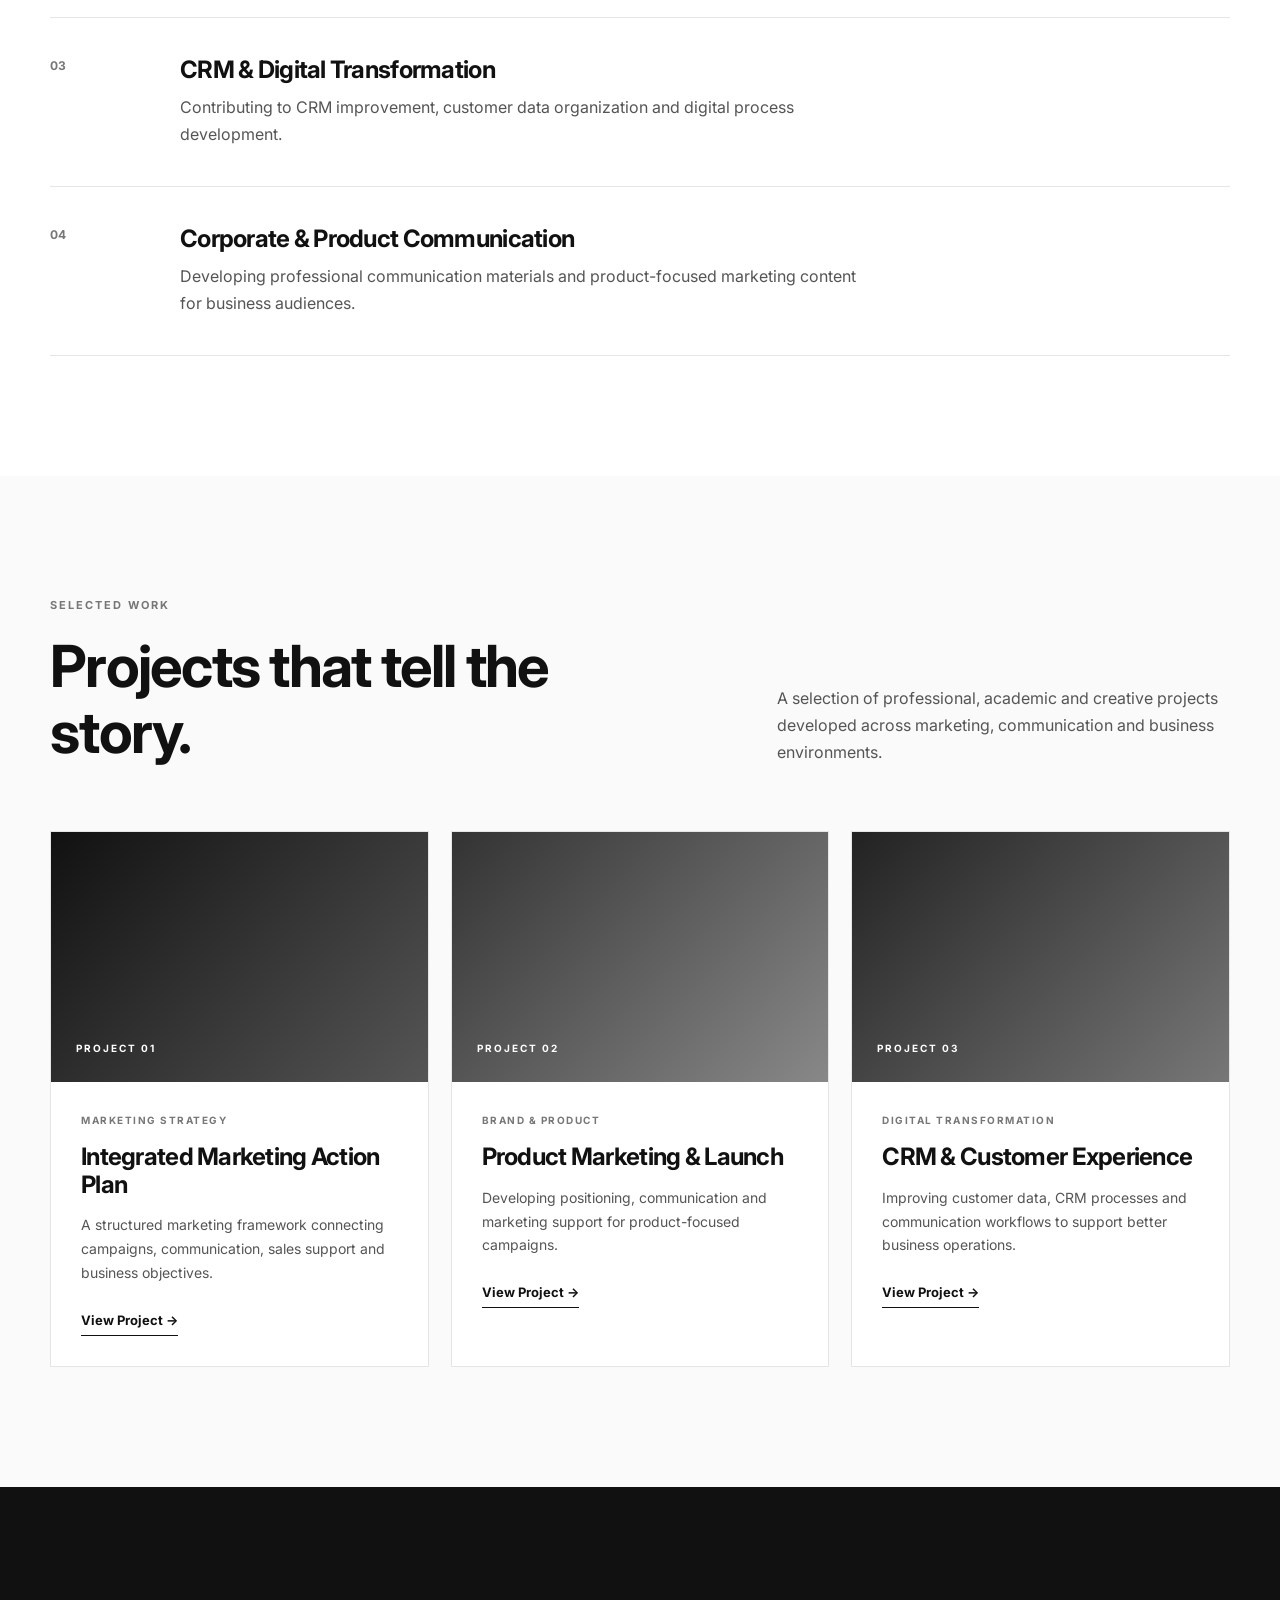
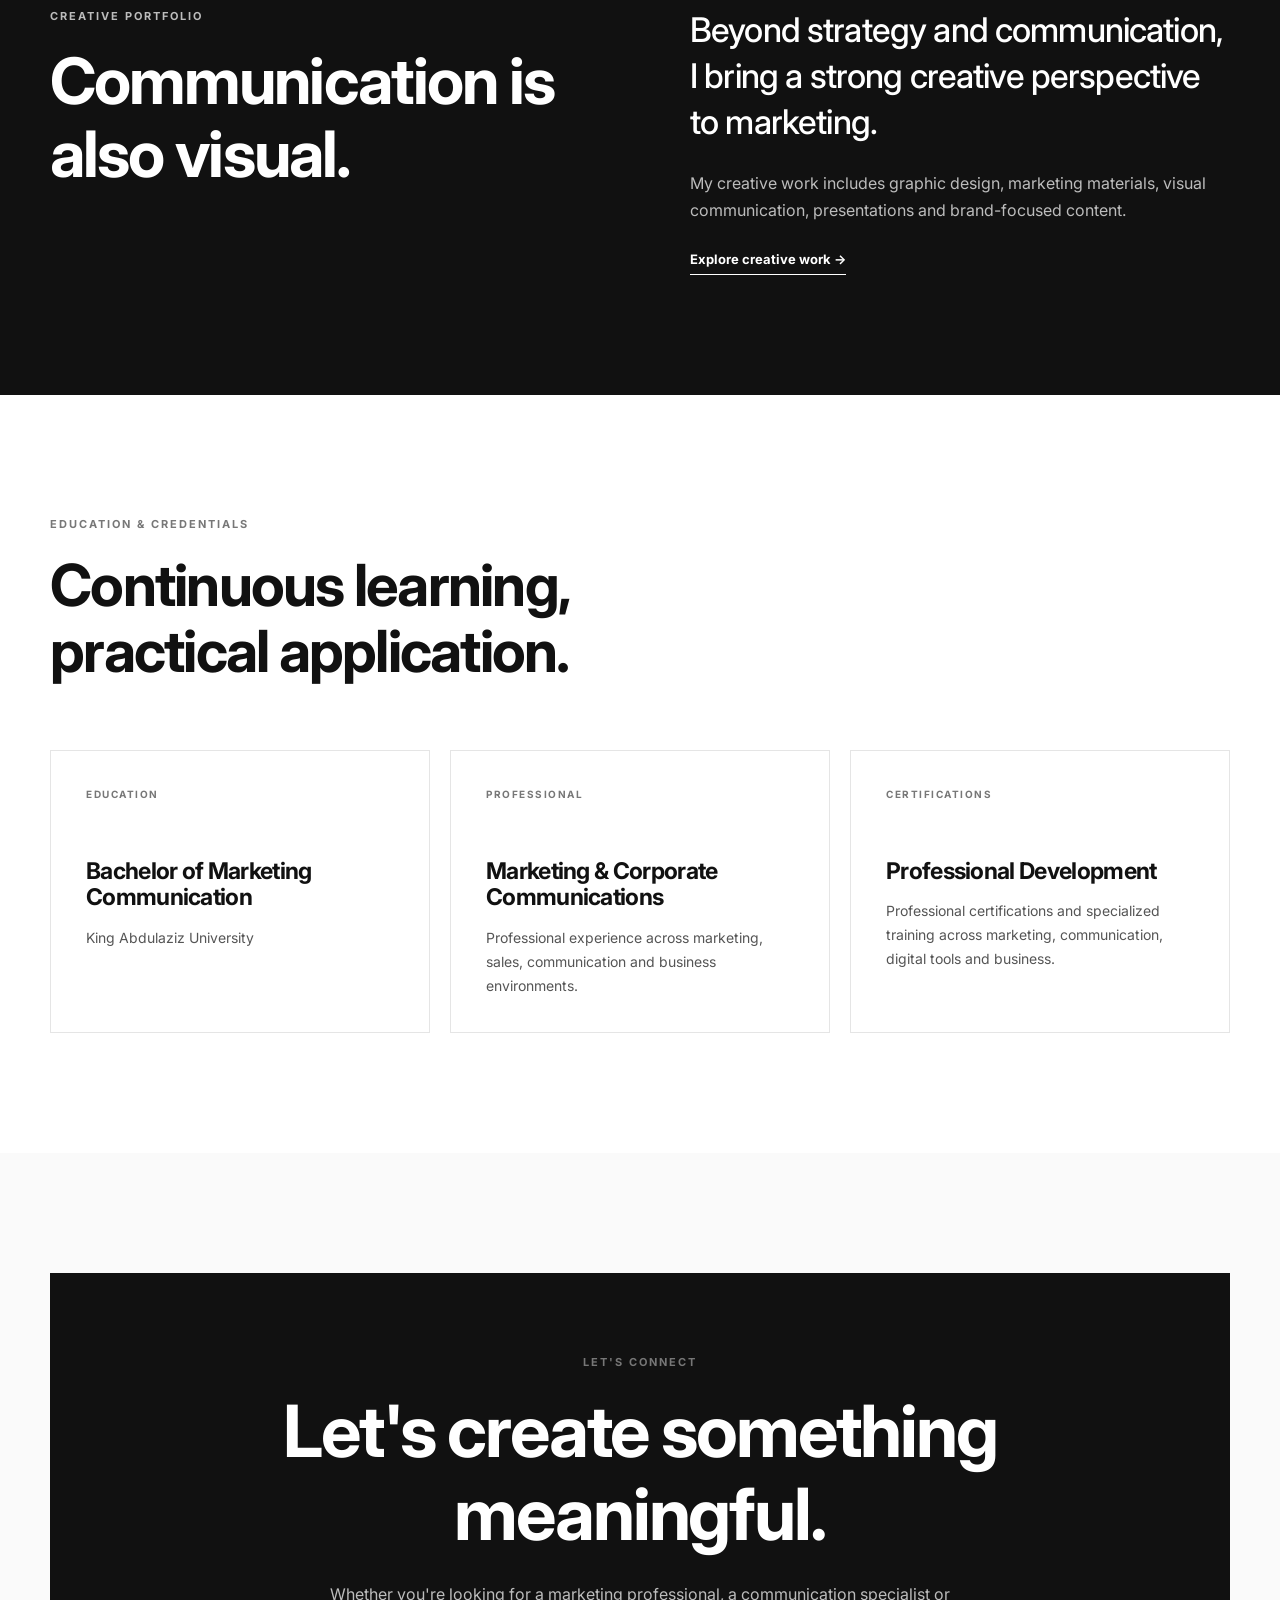
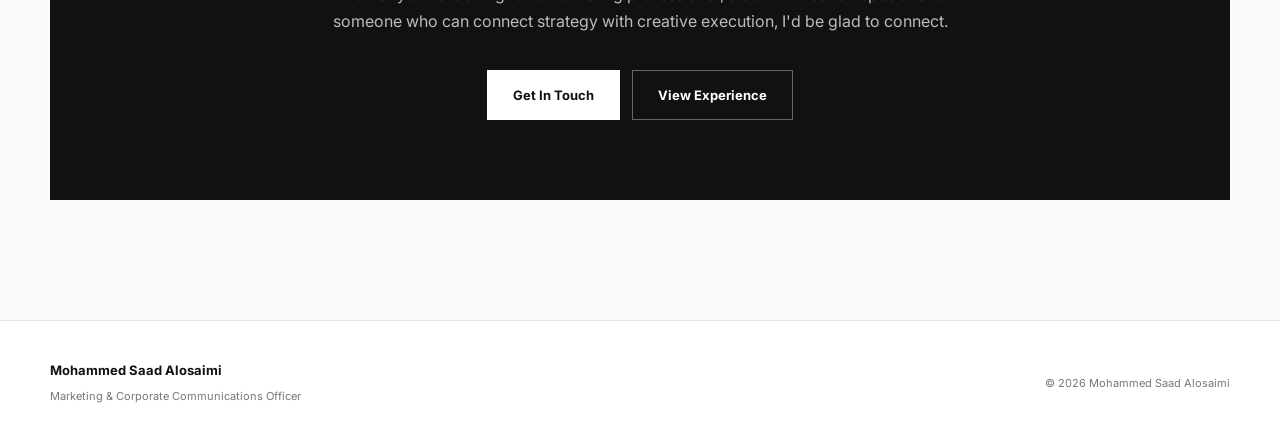
==== commit 344521bf: "Update index.html" ====
--- a/index.html
+++ b/index.html
@@ -26,15 +26,21 @@
             ☰
         </button>
 
-        <nav class="main-nav">
-            <a href="index.html" class="active">Home</a>
-            <a href="about.html">About</a>
-            <a href="experience.html">Experience</a>
-            <a href="#projects">Projects</a>
-            <a href="#creative">Creative</a>
-            <a href="#credentials">Credentials</a>
-            <a href="#contact">Contact</a>
-        </nav>
+<nav class="main-nav">
+
+    <a href="index.html" class="active">Home</a>
+    <a href="about.html">About</a>
+    <a href="experience.html">Experience</a>
+    <a href="#projects">Projects</a>
+    <a href="#creative">Creative</a>
+    <a href="#credentials">Credentials</a>
+    <a href="#contact">Contact</a>
+
+    <a href="cv.pdf" class="cv-button" download>
+        Download CV
+    </a>
+
+</nav>
 
     </div>
 </header>
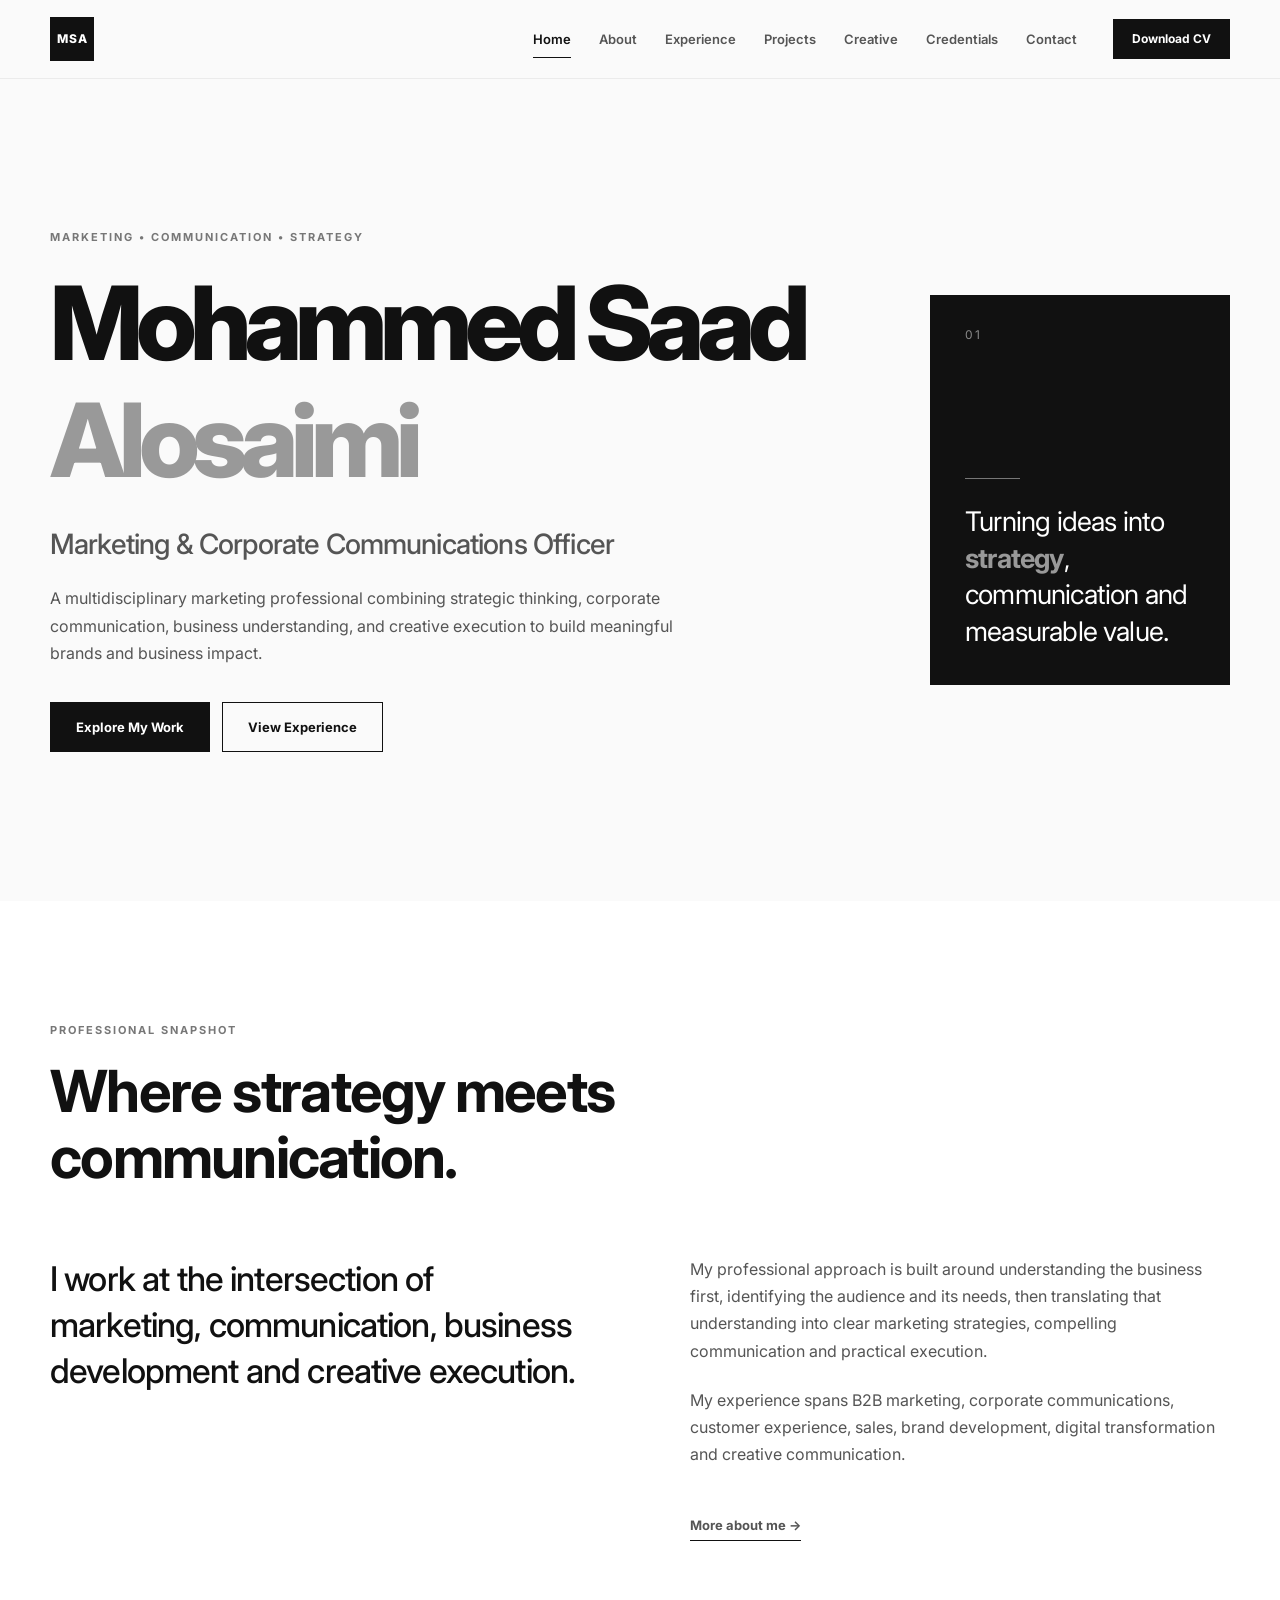
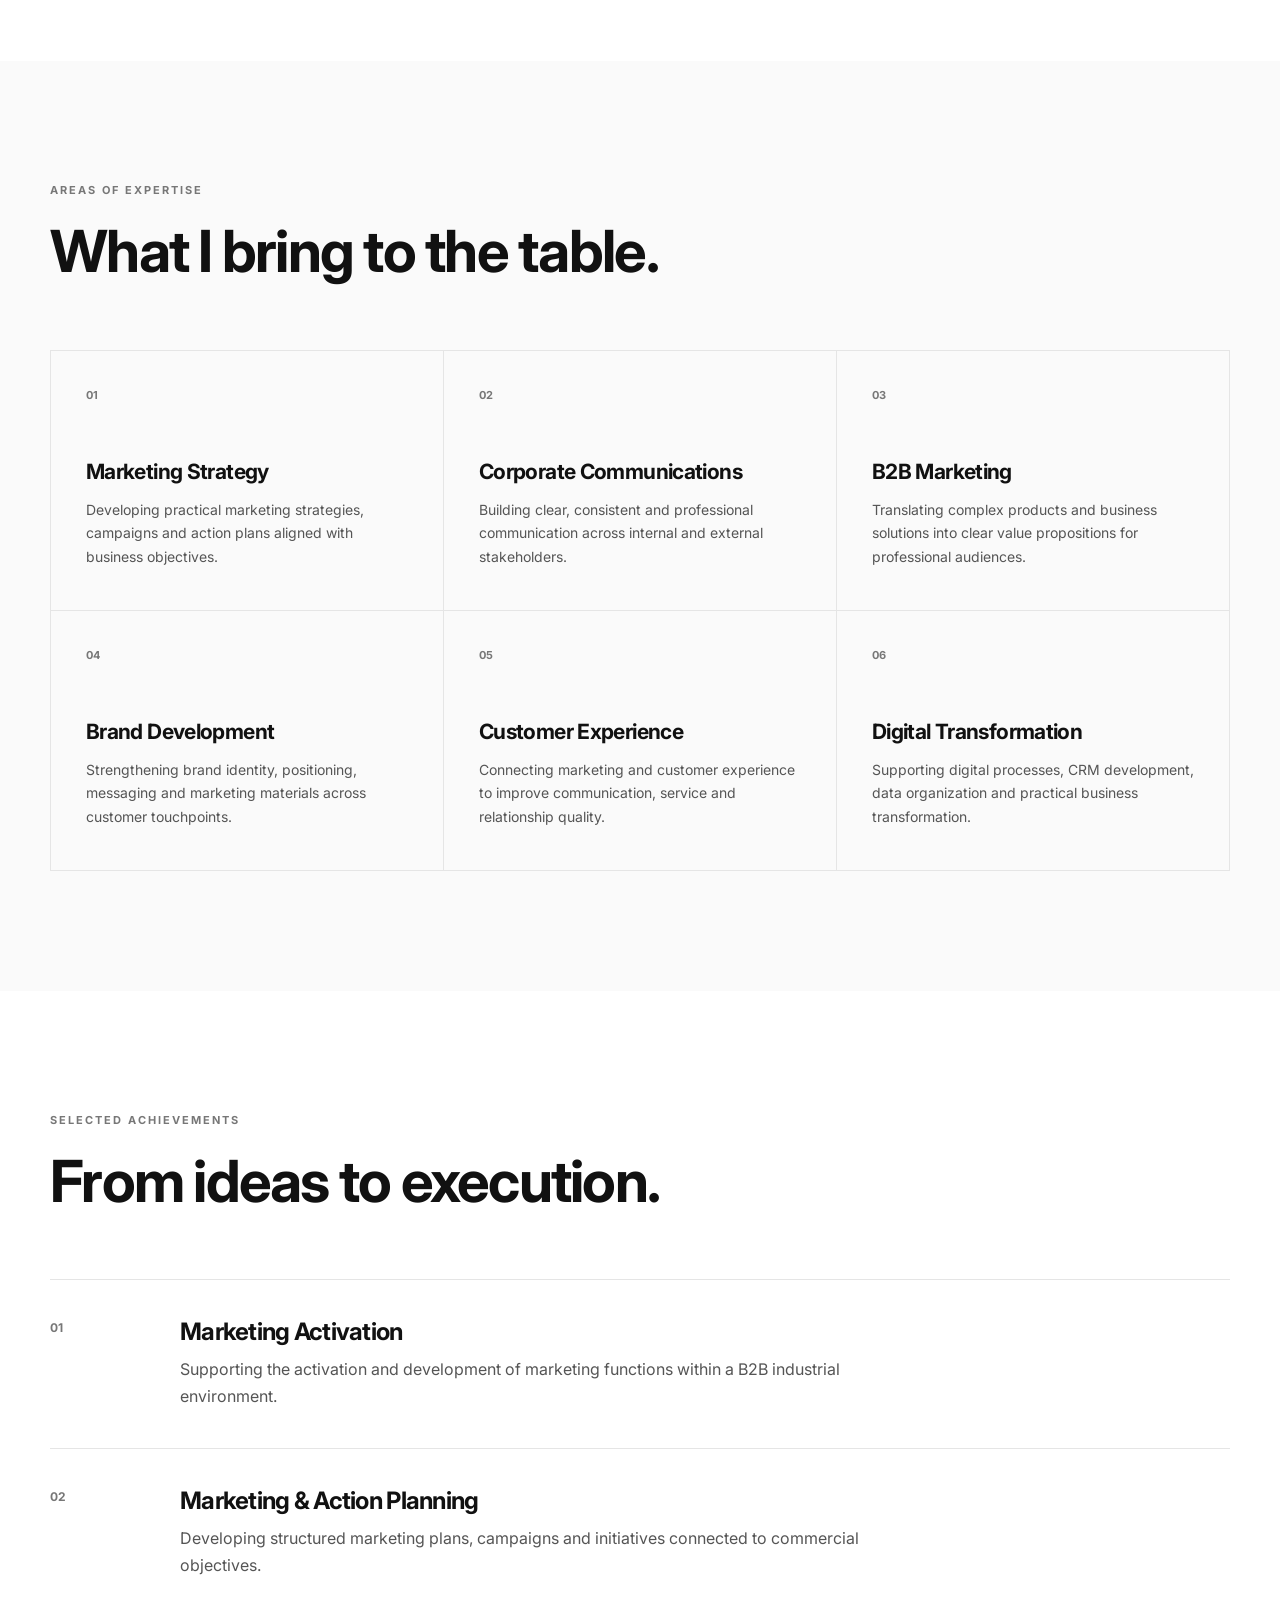
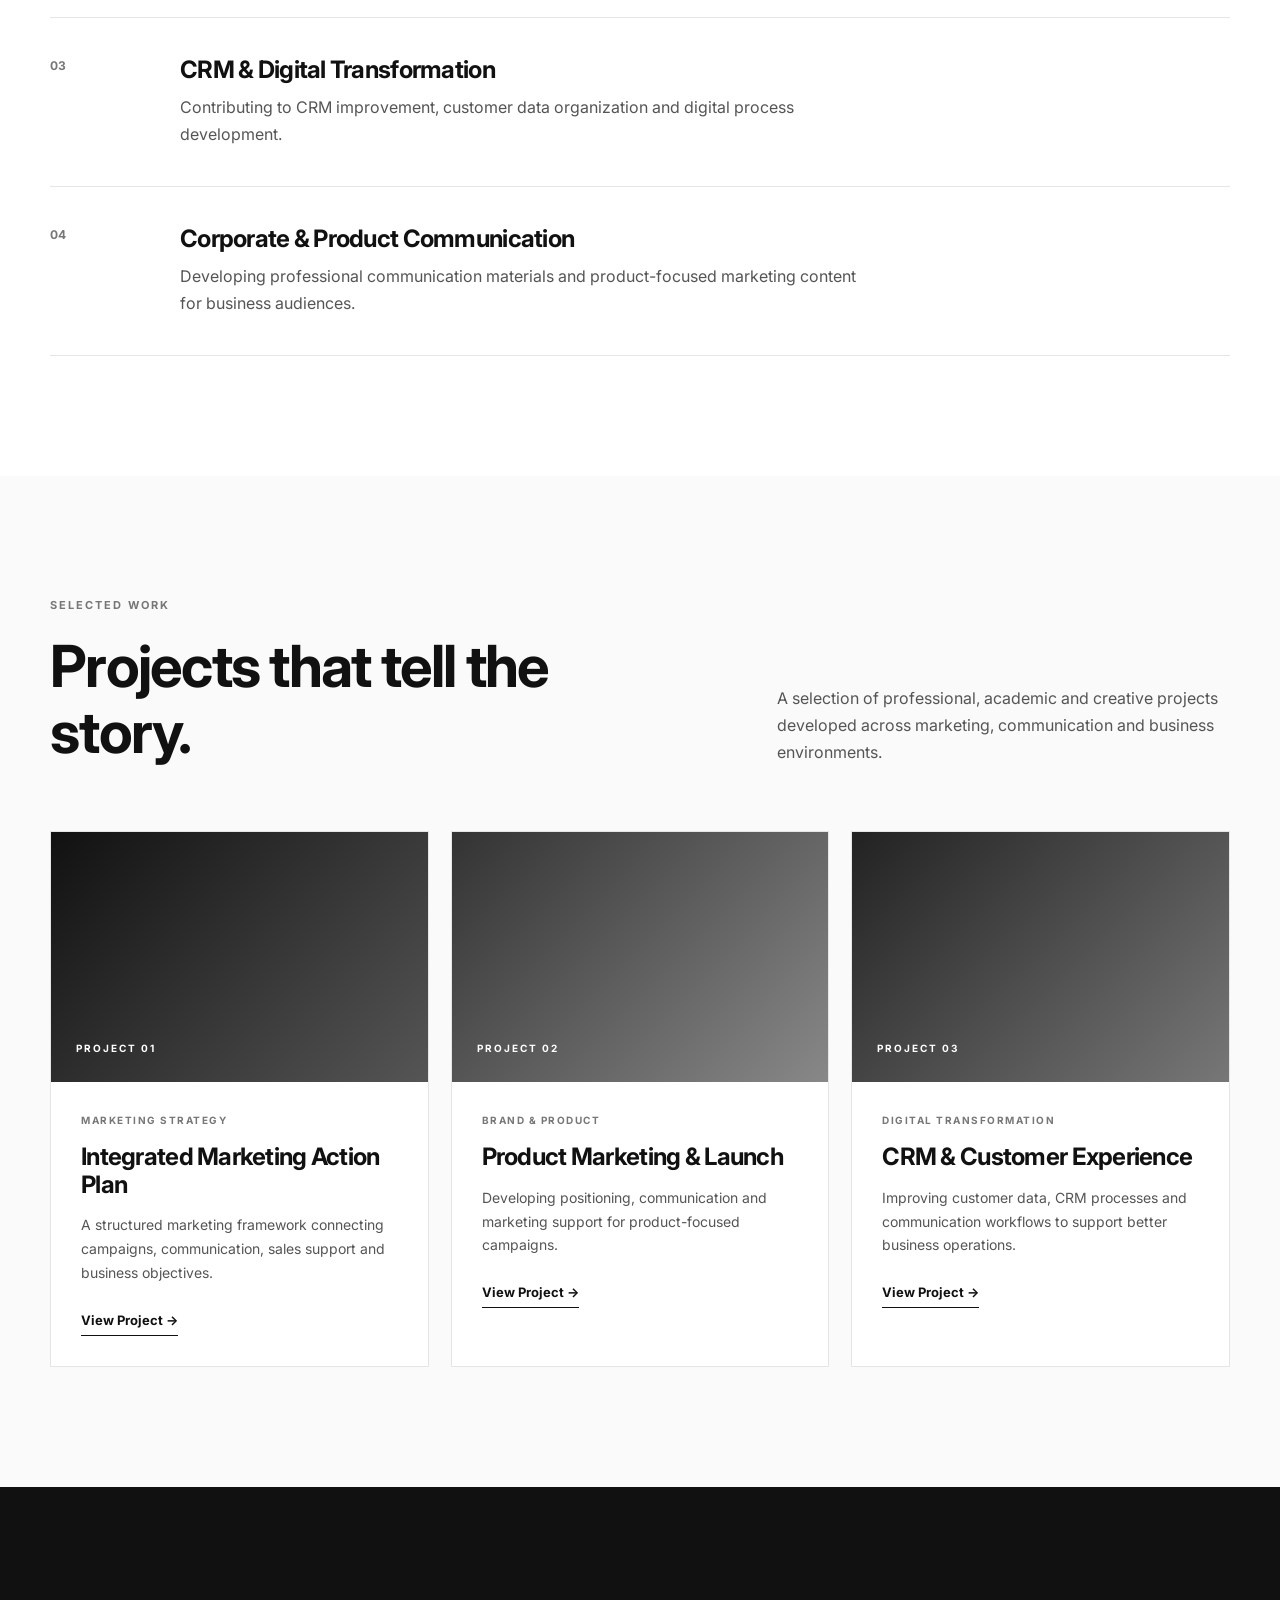
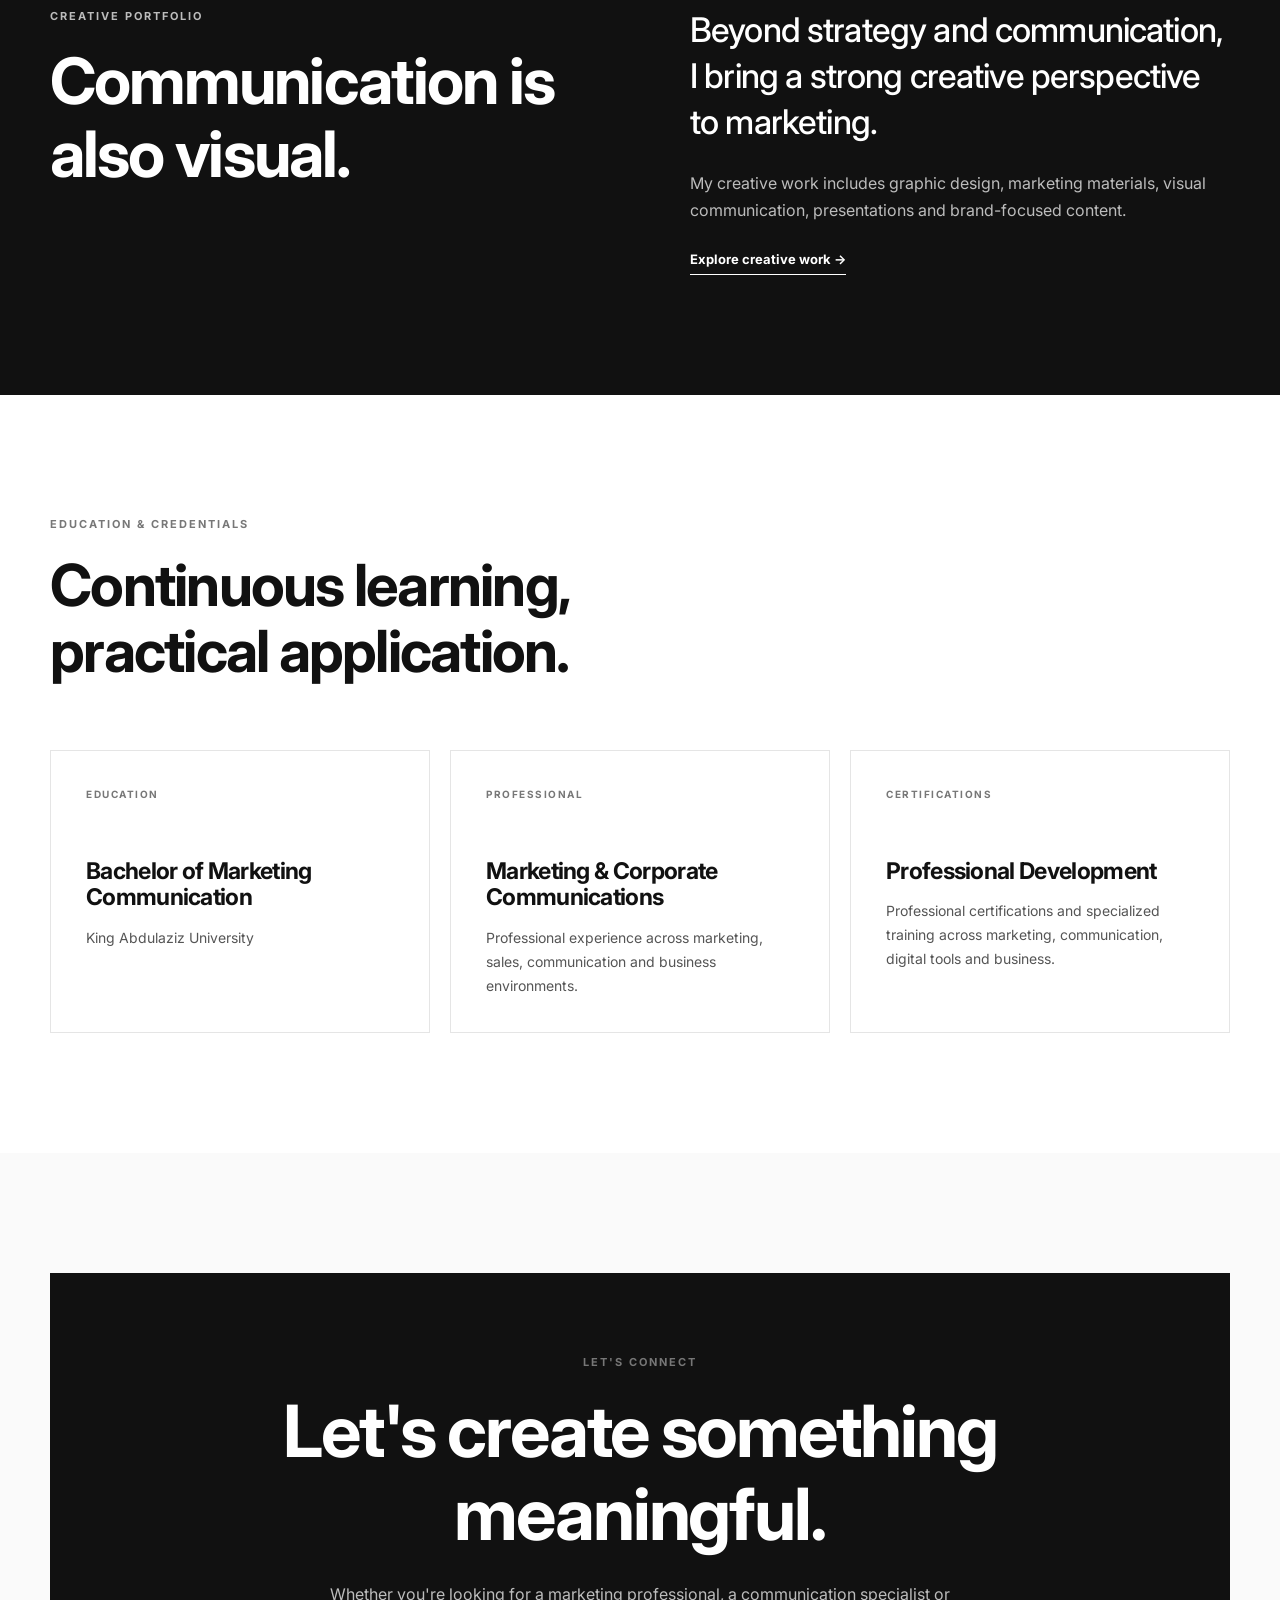
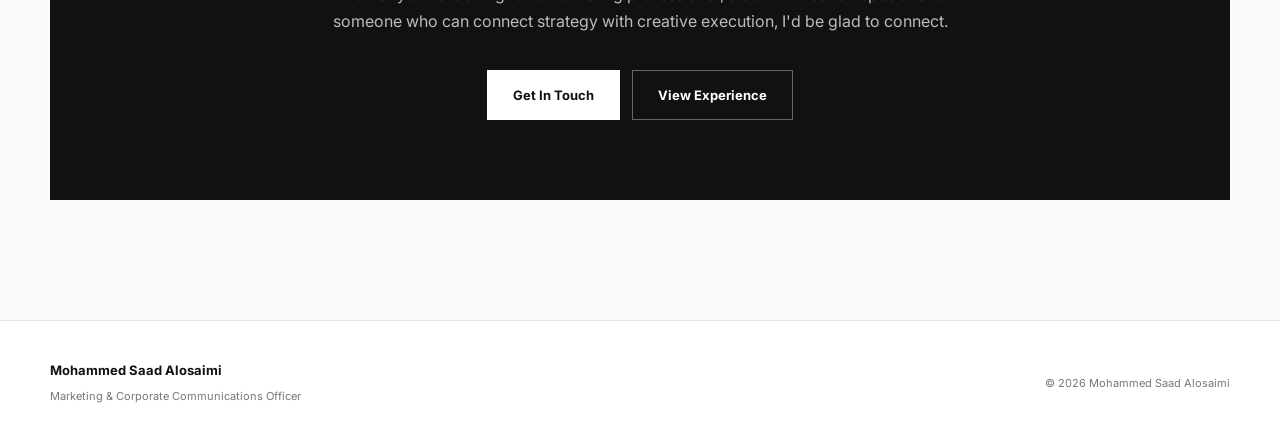
==== commit cc0d53fe: "Update index.html" ====
--- a/index.html
+++ b/index.html
@@ -36,9 +36,9 @@
     <a href="#credentials">Credentials</a>
     <a href="#contact">Contact</a>
 
-    <a href="cv.pdf" class="cv-button" download>
-        Download CV
-    </a>
+  <a href="Mohammed-Saad-Alosaimi-CV.pdf" class="cv-button" download>
+    Download CV
+</a>
 
 </nav>
 
--- a/style.css
+++ b/style.css
@@ -188,7 +188,57 @@
     cursor: pointer;
 }
 
-
+/* =========================================
+   CV BUTTON
+========================================= */
+
+.cv-button {
+
+    display: inline-flex !important;
+
+    align-items: center;
+
+    justify-content: center;
+
+    min-height: 40px;
+
+    padding: 0 18px;
+
+    background: var(--black);
+
+    color: var(--white) !important;
+
+    font-size: 12px !important;
+
+    font-weight: 700 !important;
+
+    border: 1px solid var(--black);
+
+    transition: var(--transition);
+
+    margin-left: 8px;
+}
+
+
+.cv-button:hover {
+
+    background: transparent;
+
+    color: var(--black) !important;
+}
+
+
+@media (max-width: 900px) {
+
+    .cv-button {
+
+        margin-left: 0;
+
+        margin-top: 8px;
+
+    }
+
+}
 /* =========================================
    TYPOGRAPHY
 ========================================= */
